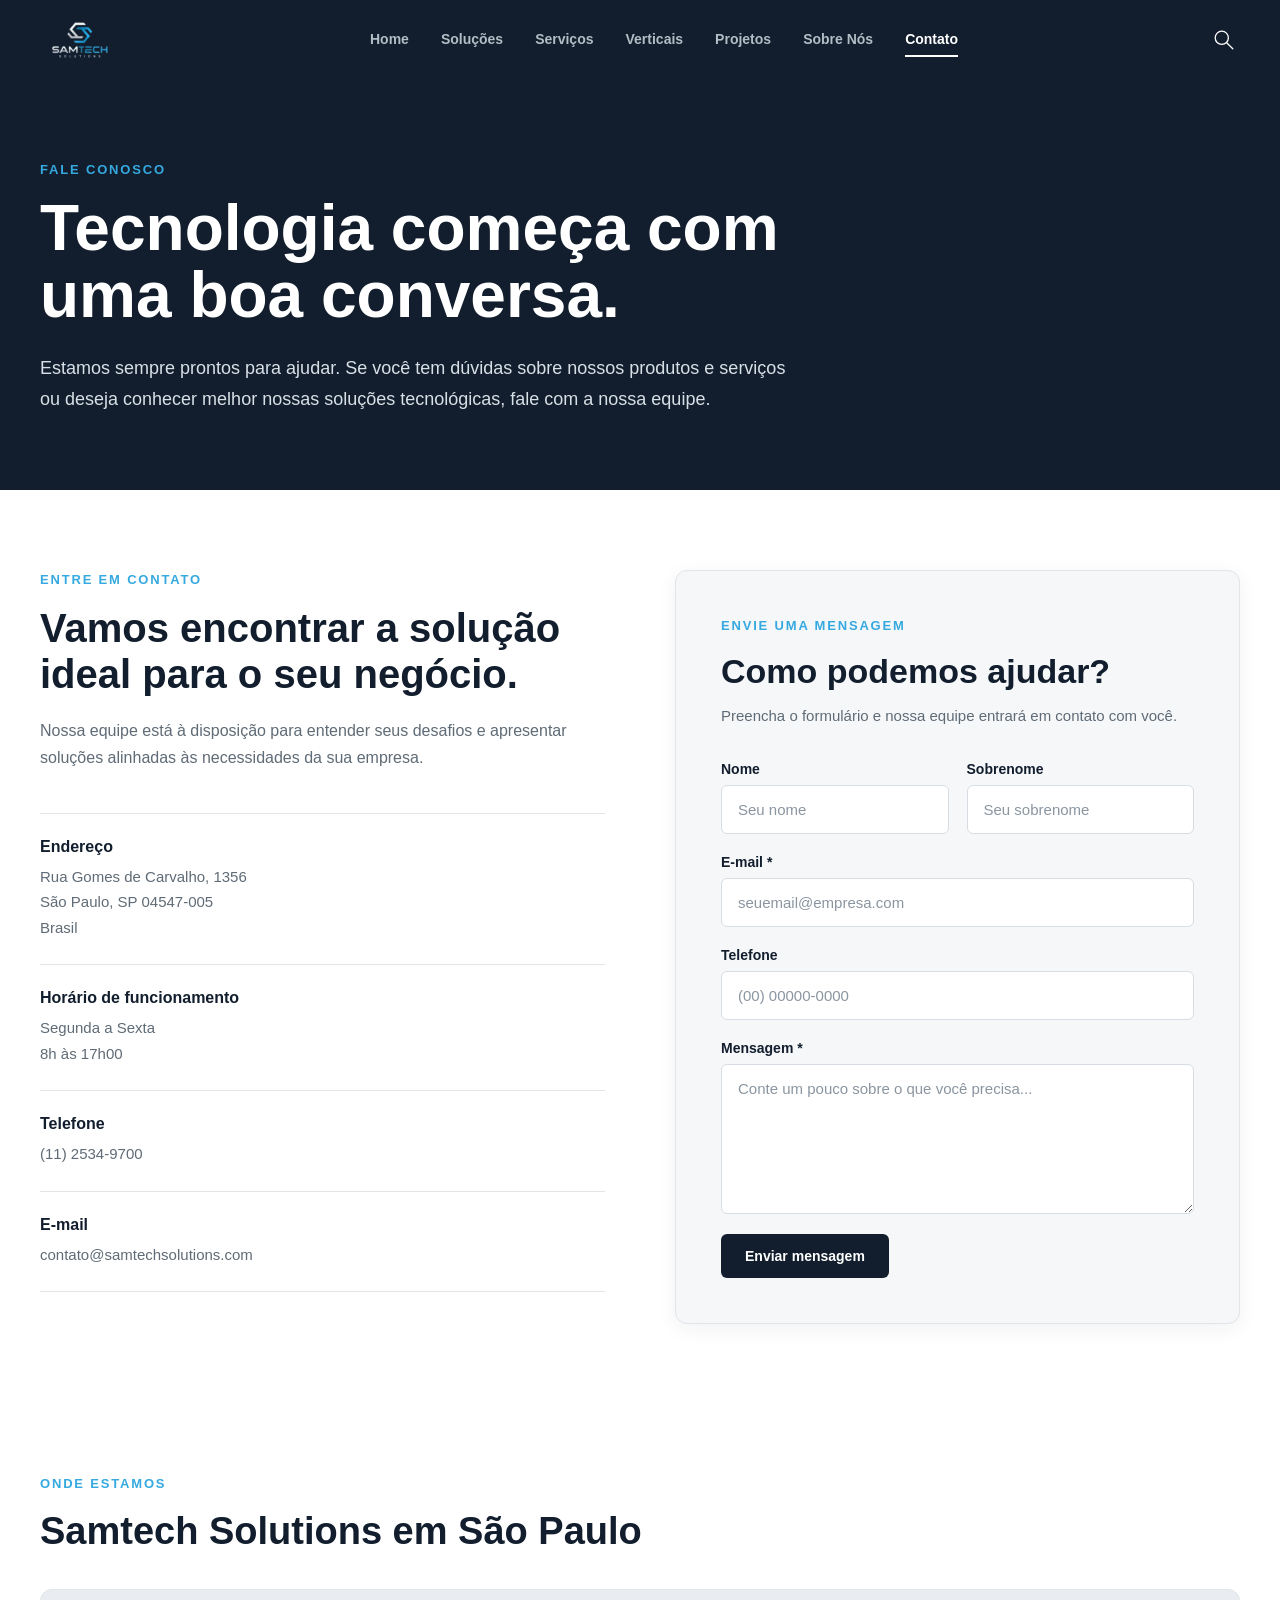
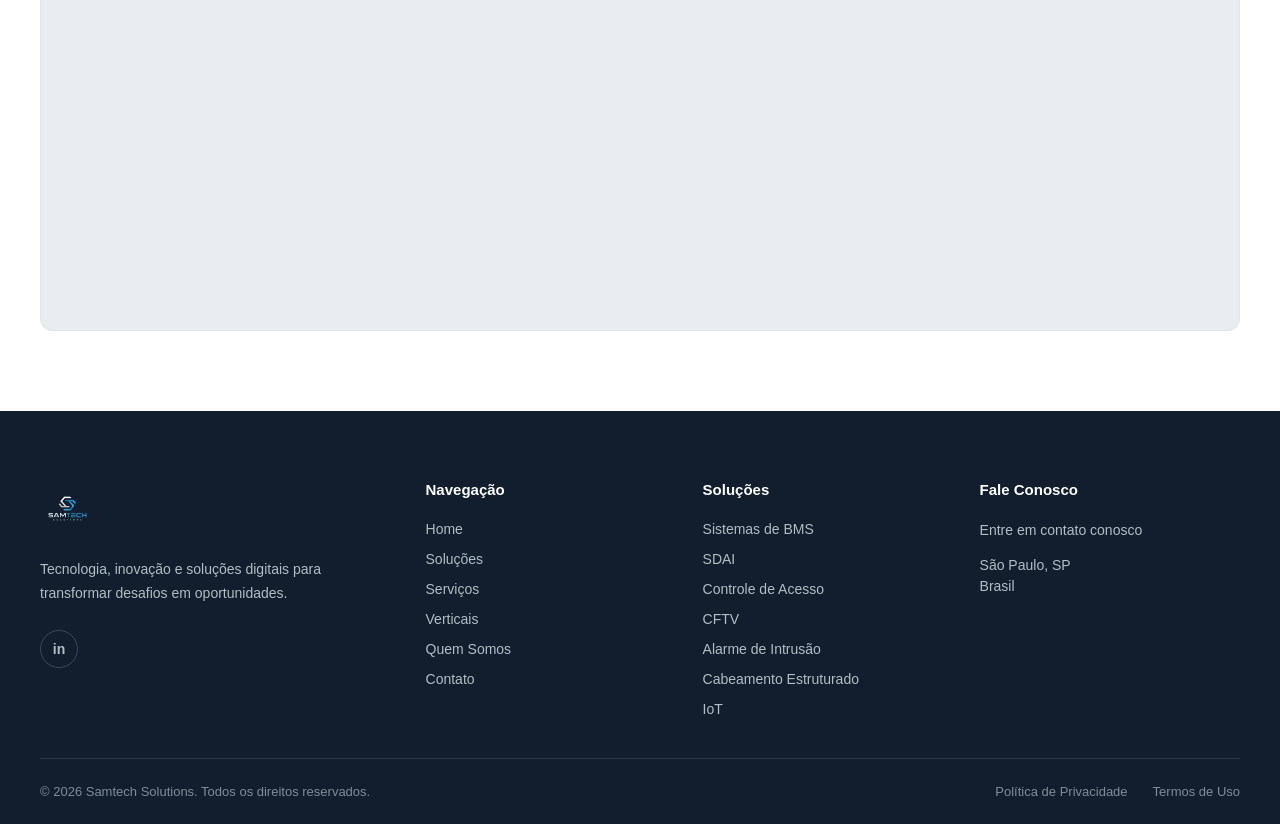
==== paginas/contato.html @ 356dd42d "Merge pull request #48 from gabrielvarela707-hub/bielzin Atualizando rodapé:" ====
<!DOCTYPE html>
<html lang="pt-BR">

<head>
    <meta charset="UTF-8">
    <meta name="viewport" content="width=device-width, initial-scale=1.0">

    <!-- CSS -->
    <link rel="stylesheet" href="../css/header.css">
    <link rel="stylesheet" href="../css/footer.css">
    <link rel="stylesheet" href="../css/style.css">
    <link rel="stylesheet" href="../css/resposive.css">

    <title>Fale Conosco | Samtech Solutions</title>
</head>

<body>

    <!-- =====================================================
         CABEÇALHO
    ====================================================== -->

    <header id="site-control">

        <div class="site-control__inner">

            <!-- LOGO -->
            <a class="logo" href="../index.html" aria-label="Samtech Solutions - Página inicial">
                <img src="../assets/samtechsolutionsbr_logotransparente.png" alt="Samtech Solutions">
            </a>


            <!-- MENU PRINCIPAL -->
            <nav class="site-control__inline-links" aria-label="Navegação principal">

                <ul class="nav-menu">

                    <li>
                        <a href="../index.html">
                            Home
                        </a>
                    </li>

                    <li>
                        <a href="../paginas/solucoes.html">
                            Soluções
                        </a>
                    </li>

                    <li>
                        <a href="../paginas/servicos.html">
                            Serviços
                        </a>
                    </li>

                    <li>
                        <a href="../paginas/verticais.html">
                            Verticais
                        </a>
                    </li>

                    <li>
                        <a href="../paginas/projetos.html">
                            Projetos
                        </a>
                    </li>

                    <li>
                        <a href="../paginas/quem_somos.html">
                            Sobre Nós
                        </a>
                    </li>

                    <li class="active">
                        <a href="../paginas/contato.html">
                            Contato
                        </a>
                    </li>

                </ul>

            </nav>


            <!-- BUSCA -->
            <div class="nav-right-side">

                <a class="nav-search" href="buscar.html" aria-label="Pesquisar">

                    <svg viewBox="0 0 30 30" xmlns="http://www.w3.org/2000/svg" aria-hidden="true">
                        <circle cx="12" cy="12" r="9"></circle>

                        <line x1="19" y1="19" x2="27" y2="27"></line>

                    </svg>

                </a>

            </div>

        </div>

    </header>



    <!-- =====================================================
         CONTEÚDO PRINCIPAL
    ====================================================== -->

    <main class="contact-page">


        <!-- HERO -->

        <section class="contact-hero">

            <div class="contact-container">

                <span class="contact-eyebrow">
                    Fale Conosco
                </span>

                <h1>
                    Tecnologia começa com uma boa conversa.
                </h1>

                <p>
                    Estamos sempre prontos para ajudar. Se você tem dúvidas
                    sobre nossos produtos e serviços ou deseja conhecer melhor
                    nossas soluções tecnológicas, fale com a nossa equipe.
                </p>

            </div>

        </section>


        <!-- =====================================================
             CONTATO + FORMULÁRIO
        ====================================================== -->

        <section class="contact-content">

            <div class="contact-container contact-grid">


                <!-- INFORMAÇÕES -->

                <div class="contact-info">

                    <span class="contact-eyebrow">
                        Entre em contato
                    </span>

                    <h2>
                        Vamos encontrar a solução ideal para o seu negócio.
                    </h2>

                    <p class="contact-intro">
                        Nossa equipe está à disposição para entender seus
                        desafios e apresentar soluções alinhadas às
                        necessidades da sua empresa.
                    </p>


                    <div class="contact-info-list">


                        <!-- ENDEREÇO -->

                        <div class="contact-info-item">
                            <div>
                                <h3>Endereço</h3>

                                <p>
                                    Rua Gomes de Carvalho, 1356<br>
                                    São Paulo, SP 04547-005<br>
                                    Brasil
                                </p>
                            </div>
                        </div>

                        <!-- HORÁRIO -->

                        <div class="contact-info-item">

                            <div>
                                <h3>Horário de funcionamento</h3>

                                <p>
                                    Segunda a Sexta<br>
                                    8h às 17h00
                                </p>
                            </div>

                        </div>


                        <!-- TELEFONE -->

                        <div class="contact-info-item">

                            <div>
                                <h3>Telefone</h3>

                                <a href="tel:+551125349700">
                                    (11) 2534-9700
                                </a>
                            </div>

                        </div>


                        <!-- E-MAIL -->

                        <div class="contact-info-item">

                            <div>
                                <h3>E-mail</h3>

                                <a href="mailto:contato@samtechsolutions.com">
                                    contato@samtechsolutions.com
                                </a>
                            </div>

                        </div>

                    </div>

                </div>


                <!-- =====================================================
                     FORMULÁRIO
                ====================================================== -->

                <div class="contact-form-card">

                    <span class="contact-eyebrow">
                        Envie uma mensagem
                    </span>

                    <h2>
                        Como podemos ajudar?
                    </h2>

                    <p>
                        Preencha o formulário e nossa equipe entrará
                        em contato com você.
                    </p>


                    <form class="contact-form">


                        <!-- NOME + SOBRENOME -->

                        <div class="form-row">

                            <div class="form-group">

                                <label for="nome">
                                    Nome
                                </label>

                                <input type="text" id="nome" name="nome" placeholder="Seu nome">

                            </div>


                            <div class="form-group">

                                <label for="sobrenome">
                                    Sobrenome
                                </label>

                                <input type="text" id="sobrenome" name="sobrenome" placeholder="Seu sobrenome">

                            </div>

                        </div>


                        <!-- EMAIL -->

                        <div class="form-group">

                            <label for="email">
                                E-mail *
                            </label>

                            <input type="email" id="email" name="email" placeholder="seuemail@empresa.com" required>

                        </div>


                        <!-- TELEFONE -->

                        <div class="form-group">

                            <label for="telefone">
                                Telefone
                            </label>

                            <input type="tel" id="telefone" name="telefone" placeholder="(00) 00000-0000">

                        </div>


                        <!-- MENSAGEM -->

                        <div class="form-group">

                            <label for="mensagem">
                                Mensagem *
                            </label>

                            <textarea id="mensagem" name="mensagem" rows="6"
                                placeholder="Conte um pouco sobre o que você precisa..." required></textarea>

                        </div>


                        <button type="submit" class="contact-submit">
                            Enviar mensagem
                        </button>

                    </form>

                </div>

            </div>

        </section>


        <!-- =====================================================
             LOCALIZAÇÃO
        ====================================================== -->

        <section class="contact-location">

            <div class="contact-container">

                <div class="contact-location-header">

                    <span class="contact-eyebrow">
                        Onde estamos
                    </span>

                    <h2>
                        Samtech Solutions em São Paulo
                    </h2>

                </div>


                <div class="contact-map">

                    <iframe title="Localização da Samtech Solutions"
                        src="https://www.google.com/maps?q=Rua%20Gomes%20de%20Carvalho%201356%20S%C3%A3o%20Paulo%20SP%2004547-005&output=embed"
                        loading="lazy" referrerpolicy="no-referrer-when-downgrade">
                    </iframe>

                </div>
            </div>

        </section>

    </main>


    <!-- =====================================================
         RODAPÉ
    ====================================================== -->

    <footer class="site-footer">

        <div class="footer-container">


            <!-- MARCA -->

            <div class="footer-brand">

                <a href="../index.html" class="footer-logo" aria-label="Samtech Solutions - Página inicial">

                    <img src="../assets/samtechsolutionsbr_logotransparente.png" alt="Samtech Solutions">

                </a>


                <p class="footer-description">
                    Tecnologia, inovação e soluções digitais para
                    transformar desafios em oportunidades.
                </p>


                <div class="footer-social">

                    <a href="#" aria-label="LinkedIn" title="LinkedIn">
                        in
                    </a>
                </div>

            </div>


            <!-- NAVEGAÇÃO -->

            <div class="footer-column">

                <h3>Navegação</h3>

                <ul class="footer-links">

                    <li>
                        <a href="../index.html">Home</a>
                    </li>

                    <li>
                        <a href="solucoes.html">Soluções</a>
                    </li>

                    <li>
                        <a href="servicos.html">Serviços</a>
                    </li>

                    <li>
                        <a href="verticais.html">Verticais</a>
                    </li>

                    <li>
                        <a href="quem_somos.html">Quem Somos</a>
                    </li>

                    <li>
                        <a href="contato.html">Contato</a>
                    </li>

                </ul>

            </div>


            <!-- SOLUÇÕES -->

            <div class="footer-column">

                <h3>Soluções</h3>

                <ul class="footer-links">

                    <li>
                    <a href="paginas/solucoes.html#card-1">
                        Sistemas de BMS
                    </a>
                </li>

                <li>
                    <a href="paginas/solucoes.html#card-2">
                        SDAI
                    </a>
                </li>

                <li>
                    <a href="paginas/solucoes.html#card-3">
                        Controle de Acesso
                    </a>
                </li>

                <li>
                    <a href="paginas/solucoes.html#card-4">
                        CFTV
                    </a>
                </li>

                <li>
                    <a href="paginas/solucoes.html#card-5">
                        Alarme de Intrusão
                    </a>
                </li>

                <li>
                    <a href="paginas/solucoes.html#card-6">
                        Cabeamento Estruturado
                    </a>
                </li>

                <li>
                    <a href="paginas/solucoes.html#card-7">
                        IoT
                    </a>
                </li>

                </ul>

            </div>


            <!-- CONTATO -->

            <div class="footer-column">

                <h3>Fale Conosco</h3>

                <div class="footer-contact">

                    <div class="footer-contact-item">
                        <span>
                            Entre em contato conosco
                        </span>
                    </div>

                    <div class="footer-contact-item">
                        <span>
                            São Paulo, SP<br>
                            Brasil
                        </span>
                    </div>

                </div>

            </div>

        </div>


        <div class="footer-divider"></div>


        <div class="footer-bottom">

            <p class="footer-copyright">
                © 2026 Samtech Solutions. Todos os direitos reservados.
            </p>


            <div class="footer-legal">

                <a href="#">
                    Política de Privacidade
                </a>

                <a href="#">
                    Termos de Uso
                </a>

            </div>

        </div>

    </footer>

</body>

</html>
---- css/header.css ----
/* =========================================================
   RESET
   ========================================================= */

* {
    margin: 0;
    padding: 0;
    box-sizing: border-box;
}

html {
    scroll-behavior: smooth;
}

body {
    font-family: Arial, Helvetica, sans-serif;
    background-color: #ffffff;
    color: #121e2d;
}


/* =========================================================
   CABEÇALHO
   ========================================================= */

#site-control {
    width: 100%;
    background-color: #121e2d;
    position: sticky;
    top: 0;
    z-index: 1000;
}


/* =========================================================
   CONTAINER PRINCIPAL
   ========================================================= */

.site-control__inner {
    width: 100%;
    max-width: 1400px;
    min-height: 80px;

    margin: 0 auto;
    padding: 0 40px;

    display: flex;
    align-items: center;
    justify-content: space-between;
    gap: 40px;
}


/* =========================================================
   LOGO
   ========================================================= */

.logo {
    display: flex;
    align-items: center;

    flex-shrink: 0;

    text-decoration: none;
}

.logo img {
    display: block;

    width: auto;
    height: 80px;

    object-fit: contain;
}


/* =========================================================
   MENU PRINCIPAL
   ========================================================= */

.site-control__inline-links {
    flex: 1;

    display: flex;
    justify-content: center;
    align-items: center;
}


.nav-menu {
    display: flex;
    align-items: center;

    list-style: none;

    gap: 32px;
}


.nav-menu li {
    position: relative;
}


/* =========================================================
   LINKS
   ========================================================= */

.nav-menu li a {
    display: inline-block;

    padding: 8px 0;

    color: #b0bec5;

    font-family: Arial, Helvetica, sans-serif;
    font-size: 14px;
    font-weight: 600;

    text-decoration: none;

    border-bottom: 2px solid transparent;

    transition:
        color 0.3s ease,
        border-color 0.3s ease;
}


/* =========================================================
   HOVER
   ========================================================= */

.nav-menu li a:hover {
    color: #ffffff;
}


/* =========================================================
   ITEM ATIVO
   ========================================================= */

.nav-menu li.active a {
    color: #ffffff;

    border-bottom-color: #ffffff;
}


/* =========================================================
   ÁREA DIREITA
   ========================================================= */

.nav-right-side {
    display: flex;
    align-items: center;

    flex-shrink: 0;
}


/* =========================================================
   BOTÃO DE BUSCA
   ========================================================= */

.nav-search {
    width: 32px;
    height: 32px;

    display: flex;
    align-items: center;
    justify-content: center;

    color: #ffffff;

    text-decoration: none;

    transition: opacity 0.3s ease;
}


.nav-search:hover {
    opacity: 0.7;
}


/* =========================================================
   ÍCONE DE LUPA
   ========================================================= */

.nav-search svg {
    width: 22px;
    height: 22px;

    fill: none;

    stroke: currentColor;
    stroke-width: 1.8;

    stroke-linecap: round;
    stroke-linejoin: round;
}


/* =========================================================
   RESPONSIVIDADE
   ========================================================= */

@media (max-width: 1000px) {

    .site-control__inner {
        padding: 0 25px;
        gap: 25px;
    }

    .nav-menu {
        gap: 20px;
    }

    .nav-menu li a {
        font-size: 13px;
    }

    .logo img {
        height: 46px;
    }

}


/* =========================================================
   TABLETS / MOBILE
   ========================================================= */

@media (max-width: 768px) {

    .site-control__inner {
        min-height: 70px;

        padding: 0 20px;

        gap: 20px;
    }

    .logo img {
        height: 42px;
    }

    .site-control__inline-links {
        display: none;
    }

    .nav-right-side {
        margin-left: auto;
    }

}


/* =========================================================
   MOBILE PEQUENO
   ========================================================= */

@media (max-width: 480px) {

    .site-control__inner {
        padding: 0 15px;
    }

    .logo img {
        height: 38px;
    }

    .nav-search svg {
        width: 20px;
        height: 20px;
    }

}
---- css/footer.css ----
/* =========================================================
   RODAPÉ - SAMTECH SOLUTIONS
   ========================================================= */

.site-footer {
    width: 100%;
    background-color: #121e2d;
    color: #ffffff;
}


/* =========================================================
   CONTAINER PRINCIPAL
   ========================================================= */

.footer-container {
    width: 100%;
    max-width: 1400px;

    margin: 0 auto;
    padding: 70px 40px 40px;

    display: grid;
    grid-template-columns: 1.5fr 1fr 1fr 1.2fr;

    gap: 60px;
}


/* =========================================================
   COLUNA DA MARCA
   ========================================================= */

.footer-brand {
    display: flex;
    flex-direction: column;

    align-items: flex-start;
}


.footer-logo {
    display: inline-block;

    margin-bottom: 22px;
}


.footer-logo img {
    display: block;

    width: auto;
    height: 55px;

    object-fit: contain;
}


.footer-description {
    max-width: 360px;

    color: #b0bec5;

    font-size: 14px;
    line-height: 1.7;
}


/* =========================================================
   TÍTULOS DAS COLUNAS
   ========================================================= */

.footer-column h3 {
    margin-bottom: 22px;

    color: #ffffff;

    font-size: 15px;
    font-weight: 600;
}


/* =========================================================
   LINKS
   ========================================================= */

.footer-links {
    display: flex;
    flex-direction: column;

    gap: 12px;

    list-style: none;
}


.footer-links li a {
    color: #b0bec5;

    font-size: 14px;

    text-decoration: none;

    transition:
        color 0.3s ease,
        padding-left 0.3s ease;
}


.footer-links li a:hover {
    color: #ffffff;
    padding-left: 5px;
}


/* =========================================================
   CONTATO
   ========================================================= */

.footer-contact {
    display: flex;
    flex-direction: column;

    gap: 14px;
}


.footer-contact-item {
    display: flex;
    align-items: flex-start;

    gap: 10px;

    color: #b0bec5;

    font-size: 14px;
    line-height: 1.5;
}


.footer-contact-item strong {
    color: #ffffff;
}


/* =========================================================
   REDES SOCIAIS
   ========================================================= */

.footer-social {
    display: flex;
    align-items: center;

    gap: 12px;

    margin-top: 24px;
}


.footer-social a {
    width: 38px;
    height: 38px;

    display: flex;
    align-items: center;
    justify-content: center;

    border: 1px solid #3a4858;
    border-radius: 50%;

    color: #b0bec5;

    text-decoration: none;

    font-size: 14px;
    font-weight: 600;

    transition:
        color 0.3s ease,
        background-color 0.3s ease,
        border-color 0.3s ease,
        transform 0.3s ease;
}


.footer-social a:hover {
    color: #ffffff;

    background-color: #1e2d40;

    border-color: #ffffff;

    transform: translateY(-2px);
}


/* =========================================================
   LINHA DIVISÓRIA
   ========================================================= */

.footer-divider {
    width: calc(100% - 80px);
    max-width: 1320px;

    height: 1px;

    margin: 0 auto;

    background-color: #2d3a49;
}


/* =========================================================
   PARTE INFERIOR
   ========================================================= */

.footer-bottom {
    width: 100%;
    max-width: 1400px;

    margin: 0 auto;

    padding: 25px 40px;

    display: flex;
    align-items: center;
    justify-content: space-between;

    gap: 20px;
}


.footer-copyright {
    color: #7f8c98;

    font-size: 13px;
}


.footer-legal {
    display: flex;
    align-items: center;

    gap: 25px;
}


.footer-legal a {
    color: #7f8c98;

    font-size: 13px;

    text-decoration: none;

    transition: color 0.3s ease;
}


.footer-legal a:hover {
    color: #ffffff;
}


/* =========================================================
   TABLET
   ========================================================= */

@media (max-width: 1000px) {

    .footer-container {
        grid-template-columns: 1fr 1fr;

        gap: 45px;

        padding: 60px 25px 35px;
    }

    .footer-bottom {
        padding: 25px;
    }

    .footer-divider {
        width: calc(100% - 50px);
    }
}


/* =========================================================
   MOBILE
   ========================================================= */

@media (max-width: 650px) {

    .footer-container {
        grid-template-columns: 1fr;

        gap: 40px;

        padding: 50px 20px 35px;
    }


    .footer-brand {
        align-items: flex-start;
    }


    .footer-logo img {
        height: 48px;
    }


    .footer-description {
        max-width: 100%;
    }


    .footer-bottom {
        padding: 25px 20px;

        flex-direction: column;

        align-items: flex-start;
    }


    .footer-legal {
        flex-wrap: wrap;

        gap: 15px 20px;
    }


    .footer-divider {
        width: calc(100% - 40px);
    }
}
---- css/style.css ----
/* =========================================
   CONFIGURAÇÕES GERAIS
   ========================================= */

* {
    margin: 0;
    padding: 0;
    box-sizing: border-box;
}

body {
    font-family: Arial, sans-serif;
}


/* =========================================
   PROJETOS
   ========================================= */

.projetos {
    width: 100%;
    max-width: 1400px;

    margin: 0 auto;
    padding: 80px 40px;
}


/* =========================================
   TÍTULO DA PÁGINA
   ========================================= */

.projetos-header {
    margin-bottom: 50px;
}

.projetos-header h1 {
    margin-bottom: 15px;

    color: #121e2d;

    font-size: 42px;
}

.projetos-header p {
    max-width: 650px;

    color: #5f6b76;

    font-size: 16px;
    line-height: 1.7;
}


/* =========================================
   LISTA DE PROJETOS
   ========================================= */

.projetos-lista {
    width: 100%;
}


/* =========================================
   CARD DO PROJETO
   ========================================= */

.projeto {
    display: grid;

    grid-template-columns: 1fr 1fr;

    width: 100%;

    overflow: hidden;

    background-color: #ffffff;

    border: 1px solid #e1e5e8;
    border-radius: 12px;

    box-shadow: 0 5px 20px rgba(18, 30, 45, 0.08);
}


/* =========================================
   IMAGEM DO PROJETO
   ========================================= */

.projeto>img {
    width: 100%;
    height: 100%;
    min-height: 350px;

    object-fit: cover;
}


/* =========================================
   CONTEÚDO DO CARD
   ========================================= */

.projeto-conteudo {
    padding: 45px;

    display: flex;
    flex-direction: column;
    justify-content: center;
    align-items: flex-start;
}


/* =========================================
   DATA
   ========================================= */

.projeto-data {
    margin-bottom: 15px;

    color: #7f8c98;

    font-size: 13px;
    font-weight: 600;
}


/* =========================================
   TÍTULO DO PROJETO
   ========================================= */

.projeto-conteudo h2 {
    margin-bottom: 18px;

    color: #121e2d;

    font-size: 28px;
}


/* =========================================
   DESCRIÇÃO
   ========================================= */

.projeto-conteudo p {
    margin-bottom: 25px;

    color: #5f6b76;

    font-size: 15px;
    line-height: 1.7;
}


/* =========================================
   BOTÃO LINKEDIN
   ========================================= */

.projeto-conteudo a {
    padding: 12px 20px;

    background-color: #121e2d;

    border-radius: 6px;

    color: #ffffff;

    font-size: 14px;
    font-weight: 600;

    text-decoration: none;

    transition: 0.3s;
}

.projeto-conteudo a:hover {
    background-color: #1e2d40;

    transform: translateY(-2px);
}
/* =========================================
   FIM PROJETOS
   ========================================= */



/* =========================================================
   PÁGINA - CONTATO
   =========================================================

/* =========================================================
   CONTAINER GERAL
   ========================================================= */

.contact-page {
    width: 100%;
    background-color: #ffffff;
    color: #121e2d;
}

.contact-container {
    width: 100%;
    max-width: 1400px;

    margin: 0 auto;
    padding-left: 40px;
    padding-right: 40px;
}


/* =========================================================
   HERO DA PÁGINA
   ========================================================= */

.contact-hero {
    width: 100%;

    padding: 80px 0 75px;

    background-color: #121e2d;
    color: #ffffff;
}

.contact-hero .contact-container {
    max-width: 1400px;
}

.contact-eyebrow {
    display: inline-block;

    margin-bottom: 18px;

    color: #35a9e0;

    font-size: 13px;
    font-weight: 600;

    letter-spacing: 0.14em;
    text-transform: uppercase;
}

.contact-hero h1 {
    max-width: 760px;

    margin-bottom: 24px;

    color: #ffffff;

    font-size: clamp(42px, 5vw, 68px);
    font-weight: 600;

    line-height: 1.05;
}

.contact-hero p {
    max-width: 760px;

    color: #d8e0e7;

    font-size: 18px;
    line-height: 1.7;
}


/* =========================================================
   ÁREA PRINCIPAL
   INFORMAÇÕES + FORMULÁRIO
   ========================================================= */

.contact-content {
    width: 100%;

    padding: 80px 0;

    background-color: #ffffff;
}

.contact-grid {
    display: grid;

    grid-template-columns: minmax(0, 1fr) minmax(0, 1fr);

    gap: 70px;

    align-items: start;
}


/* =========================================================
   COLUNA DE INFORMAÇÕES
   ========================================================= */

.contact-info {
    min-width: 0;
}

.contact-info h2 {
    max-width: 560px;

    margin-bottom: 20px;

    color: #121e2d;

    font-size: 40px;
    font-weight: 600;

    line-height: 1.15;
}

.contact-intro {
    max-width: 540px;

    margin-bottom: 42px;

    color: #5f6b76;

    font-size: 16px;
    line-height: 1.7;
}


/* =========================================================
   LISTA DE CONTATO
   ========================================================= */

.contact-info-list {
    width: 100%;
}

.contact-info-item {
    padding: 24px 0;

    border-top: 1px solid #e1e5e8;
}

.contact-info-item:last-child {
    border-bottom: 1px solid #e1e5e8;
}

.contact-info-item h3 {
    margin-bottom: 8px;

    color: #121e2d;

    font-size: 16px;
    font-weight: 600;
}

.contact-info-item p,
.contact-info-item a {
    color: #5f6b76;

    font-size: 15px;
    line-height: 1.7;
}

.contact-info-item a {
    text-decoration: none;

    transition: color 0.2s ease;
}

.contact-info-item a:hover {
    color: #35a9e0;
}


/* =========================================================
   CARD DO FORMULÁRIO
   ========================================================= */

.contact-form-card {
    min-width: 0;

    padding: 45px;

    background-color: #f5f7f9;

    border: 1px solid #e1e5e8;
    border-radius: 12px;

    box-shadow: 0 5px 20px rgba(18, 30, 45, 0.06);
}

.contact-form-card h2 {
    margin-bottom: 12px;

    color: #121e2d;

    font-size: 34px;
    font-weight: 600;

    line-height: 1.2;
}

.contact-form-card>p {
    margin-bottom: 32px;

    color: #5f6b76;

    font-size: 15px;
    line-height: 1.7;
}


/* =========================================================
   FORMULÁRIO
   ========================================================= */

.contact-form {
    display: flex;
    flex-direction: column;

    gap: 20px;
}

.form-row {
    display: grid;

    grid-template-columns: minmax(0, 1fr) minmax(0, 1fr);

    gap: 18px;
}

.form-group {
    display: flex;
    flex-direction: column;

    min-width: 0;

    gap: 8px;
}

.form-group label {
    color: #121e2d;

    font-size: 14px;
    font-weight: 600;
}


/* =========================================================
   CAMPOS DO FORMULÁRIO
   ========================================================= */

.form-group input,
.form-group textarea {
    width: 100%;

    padding: 15px 16px;

    background-color: #ffffff;

    border: 1px solid #d7dde3;
    border-radius: 6px;

    color: #121e2d;

    font-family: inherit;
    font-size: 15px;

    outline: none;

    transition:
        border-color 0.2s ease,
        box-shadow 0.2s ease,
        background-color 0.2s ease;
}

.form-group input::placeholder,
.form-group textarea::placeholder {
    color: #8a95a0;
}

.form-group input:focus,
.form-group textarea:focus {
    border-color: #35a9e0;

    box-shadow: 0 0 0 3px rgba(53, 169, 224, 0.12);
}

.form-group textarea {
    min-height: 150px;

    resize: vertical;
}


/* =========================================================
   BOTÃO DO FORMULÁRIO
   ========================================================= */

.contact-submit {
    align-self: flex-start;

    padding: 14px 24px;

    background-color: #121e2d;

    border: none;
    border-radius: 6px;

    color: #ffffff;

    font-family: inherit;
    font-size: 14px;
    font-weight: 600;

    cursor: pointer;

    transition:
        background-color 0.2s ease,
        transform 0.2s ease;
}

.contact-submit:hover {
    background-color: #1e2d40;

    transform: translateY(-2px);
}

.contact-submit:focus-visible {
    outline: 3px solid rgba(53, 169, 224, 0.35);
    outline-offset: 3px;
}


/* =========================================================
   LOCALIZAÇÃO
   ========================================================= */

.contact-location {
    padding: 70px 0 80px;
}

.contact-location-header {
    margin-bottom: 35px;
}

.contact-location-header h2 {
    max-width: 700px;

    color: #121e2d;

    font-size: 38px;
    font-weight: 600;

    line-height: 1.2;
}


/* =========================================================
   MAPA
   ========================================================= */

.contact-map {
    width: 100%;

    overflow: hidden;

    background-color: #e9edf1;

    border: 1px solid #e1e5e8;
    border-radius: 12px;
}

.contact-map iframe {
    display: block;
    width: 100%;
    height: 340px;
    border: 0;
}

/* =========================================================
   ESTRUTURA QUEM SOMOS
   ========================================================= */

.quem-somos {
    width: 100%;
    max-width: 1400px;
    margin: 0 auto;
    padding: 80px 40px 40px 40px;
    display: grid;
    grid-template-columns: 1fr 1fr;
    gap: 30px;
}

.sobre, 
.missao-valores {
    padding: 45px;
    background-color: #ffffff;
    border: 1px solid #e1e5e8;
    border-radius: 12px;
    box-shadow: 0 5px 20px rgba(18, 30, 45, 0.08);
}

.sobre {
    background-color: #f5f7f9;
}

.sobre h1,
.missao-valores h2 {
    font-size: 34px;
    font-weight: 600;
    color: #121e2d;
    margin-top: 0;
    margin-bottom: 18px;
    line-height: 1.2;
}

.sobre h2 {
    font-size: 22px;
    font-weight: 600;
    margin-top: 32px;
    margin-bottom: 12px;
    color: #121e2d;
}

.missao-valores h2:nth-of-type(2) {
    margin-top: 32px;
}

.sobre p, 
.missao-valores p {
    font-size: 15px;
    line-height: 1.7;
    color: #5f6b76;
    margin-bottom: 16px;
}

.sobre p:last-child,
.missao-valores p:last-child {
    margin-bottom: 0;
}

/* IMAGENS DA SEÇÃO COM HOVER */
.quem-somos > img {
    width: 100%;
    max-width: 100%;
    height: 100%;
    min-height: 350px;
    object-fit: cover;
    display: block;
    border: 1px solid #e1e5e8;
    border-radius: 12px;
    box-shadow: 0 5px 20px rgba(18, 30, 45, 0.08);
    transition: transform 0.3s ease, box-shadow 0.3s ease;
}

.quem-somos > img:hover {
    transform: translateY(-5px) scale(1.01);
    box-shadow: 0 12px 30px rgba(18, 30, 45, 0.15);
}


/* =========================================================
   SEÇÃO CONHEÇA O TIME
   ========================================================= */

.nosso-time {
    width: 100%;
    max-width: 1400px;
    margin: 40px auto 80px auto;
    padding: 0 40px;
}

.nosso-time > h2 {
    text-align: center;
    font-size: 38px;
    font-weight: 600;
    color: #121e2d;
    margin-bottom: 50px;
}

.membro-card {
    display: flex;
    align-items: flex-start;
    gap: 45px;
    padding: 45px;
    margin-bottom: 30px;
    background-color: #ffffff;
    border: 1px solid #e1e5e8;
    border-radius: 12px;
    box-shadow: 0 5px 20px rgba(18, 30, 45, 0.08);
    transition: border-color 0.3s ease, box-shadow 0.3s ease;
}

.membro-card:hover {
    border-color: #35a9e0;
    box-shadow: 0 10px 30px rgba(18, 30, 45, 0.12);
}

.membro-card:last-child {
    margin-bottom: 0;
}

.membro-foto {
    flex-shrink: 0;
    width: 260px;
    height: 320px;
    border-radius: 8px;
    overflow: hidden;
}

.membro-foto img {
    width: 100%;
    height: 100%;
    object-fit: cover;
    transition: transform 0.4s ease;
}

/* Efeito zoom suave na foto do membro */
.membro-card:hover .membro-foto img {
    transform: scale(1.05);
}

.membro-info {
    flex: 1;
}

.membro-info h3 {
    font-size: 28px;
    font-weight: 600;
    color: #121e2d;
    margin: 0 0 6px 0;
}

.membro-info .cargo {
    display: inline-block;
    font-size: 14px;
    font-weight: 600;
    color: #35a9e0;
    margin-bottom: 20px;
    text-transform: uppercase;
    letter-spacing: 0.05em;
}

.membro-info p {
    font-size: 15px;
    line-height: 1.7;
    color: #5f6b76;
    margin-bottom: 16px;
}

.membro-info p:last-child {
    margin-bottom: 0;
}








/* =========================================================
   PÁGINA — SOLUÇÕES
   ========================================================= */


/* =========================================================
   BANNER
   ========================================================= */

.solucoes-banner {
    width: 100%;
    min-height: 420px;

    display: flex;
    align-items: center;

    padding: 80px 40px;

    background-image:
        linear-gradient(
            rgba(18, 30, 45, 0.72),
            rgba(18, 30, 45, 0.72)
        ),
        url("../assets/solucoes/banner-cidade.jpg");

    background-size: cover;
    background-position: center;
}

.solucoes-banner-conteudo {
    width: 100%;
    max-width: 1400px;

    margin: 0 auto;
}

.solucoes-banner-conteudo span {
    display: block;

    margin-bottom: 15px;

    color: #b0bec5;

    font-size: 14px;
    font-weight: 600;
    letter-spacing: 2px;
}

.solucoes-banner-conteudo h1 {
    max-width: 750px;

    margin-bottom: 20px;

    color: #ffffff;

    font-size: 52px;
    line-height: 1.15;
}

.solucoes-banner-conteudo p {
    max-width: 650px;

    color: #ffffff;

    font-size: 18px;
    line-height: 1.7;
}


/* =========================================================
   CONTEÚDO DA PÁGINA
   ========================================================= */

.solucoes {
    width: 100%;
    max-width: 1400px;

    margin: 0 auto;

    padding: 90px 40px;
}


/* =========================================================
   CABEÇALHO DA SEÇÃO
   ========================================================= */

.solucoes-header {
    max-width: 750px;

    margin-bottom: 55px;
}

.solucoes-subtitulo {
    display: block;

    margin-bottom: 12px;

    color: #35a9e0;

    font-size: 14px;
    font-weight: 700;
    letter-spacing: 2px;
}

.solucoes-header h1 {
    margin-bottom: 20px;

    color: #121e2d;

    font-size: 40px;
    line-height: 1.2;
}

.solucoes-header p {
    color: #5f6b76;

    font-size: 17px;
    line-height: 1.7;
}


/* =========================================================
   GRID DE SOLUÇÕES
   ========================================================= */

.solucoes-lista {
    display: grid;

    grid-template-columns: repeat(3, 1fr);

    gap: 25px;
}


/* =========================================================
   CARD
   ========================================================= */

.solucao {
    position: relative;

    min-height: 500px;

    overflow: hidden;

    border-radius: 12px;

    background-color: #ffffff;

    box-shadow: 0 5px 20px rgba(18, 30, 45, 0.08);

    transition:
        transform 0.3s ease,
        box-shadow 0.3s ease;
}


/* Efeito ao passar o mouse */

.solucao:hover {
    transform: scale(1.03);

    box-shadow: 0 12px 30px rgba(18, 30, 45, 0.15);
}


/* =========================================================
   PARTE VISÍVEL DO CARD
   ========================================================= */

.solucao-card {
    width: 100%;
    height: 100%;

    display: flex;
    flex-direction: column;
}


/* =========================================================
   IMAGEM
   ========================================================= */

.solucao-card img {
    width: 100%;
    height: 230px;

    display: block;

    object-fit: cover;
}

.solucao.ativo .solucao-card {
    width: 50%;
    height: 100%;
}


/* =========================================================
   RESUMO
   ========================================================= */

.solucao-resumo {
    flex: 1;

    display: flex;
    flex-direction: column;
    align-items: flex-start;

    padding: 30px;
}


/* =========================================================
   NÚMERO
   ========================================================= */

.solucao-numero {
    display: block;

    margin-bottom: 12px;

    color: #35a9e0;

    font-size: 13px;
    font-weight: 700;
    letter-spacing: 1px;
}


/* =========================================================
   TÍTULO DO CARD
   ========================================================= */

.solucao-resumo h2 {
    margin-bottom: 15px;

    color: #121e2d;

    font-size: 24px;
    line-height: 1.3;
}


/* =========================================================
   DESCRIÇÃO RESUMIDA
   ========================================================= */

.solucao-resumo p {
    margin-bottom: 25px;

    color: #5f6b76;

    font-size: 15px;
    line-height: 1.6;
}


/* =========================================================
   BOTÃO SAIBA MAIS
   ========================================================= */

.solucao-botao {
    margin-top: auto;

    padding: 11px 18px;

    border: 0;
    border-radius: 5px;

    background-color: #121e2d;

    color: #ffffff;

    font-size: 14px;
    font-weight: 600;

    cursor: pointer;

    transition:
        background-color 0.3s ease,
        transform 0.3s ease;
}

.solucao-botao:hover {
    background-color: #35a9e0;
    transform: translateX(4px);
}


/* =========================================================
   ÁREA DE DETALHES
   ========================================================= */

/*
   Inicialmente os detalhes ficam escondidos.
   O JavaScript poderá adicionar a classe
   .ativo ao .solucao para mostrar essa área.
*/

.solucao-detalhes {
    position: absolute;

    top: 0;
    right: 0;

    width: 0;
    height: 100%;

    overflow: hidden;

    box-sizing: border-box;

    padding: 40px 0;

    background-color: #ffffff;

    opacity: 0;

    transform: translateX(100%);

    transition:
        width 0.5s cubic-bezier(0.4, 0, 0.2, 1),
        padding 0.5s cubic-bezier(0.4, 0, 0.2, 1),
        opacity 0.4s ease,
        transform 0.5s cubic-bezier(0.4, 0, 0.2, 1);
}


/* Conteúdo começa escondido */

.solucao-detalhes h2,
.solucao-detalhes p,
.solucao-detalhes ul,
.solucao-detalhes .solucao-numero {
    opacity: 0;

    transform: translateX(20px);

    transition:
        opacity 0.3s ease,
        transform 0.4s ease;
}


/* Conteúdo aparece quando o card abre */

.solucao.ativo .solucao-detalhes h2,
.solucao.ativo .solucao-detalhes p,
.solucao.ativo .solucao-detalhes ul,
.solucao.ativo .solucao-detalhes .solucao-numero {
    opacity: 1;

    transform: translateX(0);

    transition-delay: 0.25s;
}


/* =========================================================
   CARD ABERTO
   ========================================================= */

.solucao.ativo {
    grid-column: span 2;

    z-index: 2;

    animation: entradaCard 0.45s ease;
}

@keyframes entradaCard {
    from {
        opacity: 0.7;
        transform: translateY(-10px);
    }

    to {
        opacity: 1;
        transform: translateY(0);
    }
}

.solucao.ativo .solucao-detalhes {
    width: 50%;

    padding: 40px;

    opacity: 1;

    transform: translateX(0);
}

.solucao:hover {
    transform: scale(1.03);

    box-shadow: 0 12px 30px rgba(18, 30, 45, 0.15);
}

.solucao.ativo:hover {
    transform: none;
}


/* =========================================================
   BOTÃO FECHAR
   ========================================================= */

.solucao-fechar {
    position: absolute;

    top: 20px;
    right: 20px;

    width: 35px;
    height: 35px;

    border: none;
    border-radius: 50%;

    background-color: #121e2d;

    color: #ffffff;

    font-size: 22px;
    line-height: 1;

    cursor: pointer;

    transition:
        background-color 0.3s ease,
        transform 0.3s ease;
}

.solucao-fechar:hover {
    background-color: #35a9e0;

    transform: rotate(90deg);
}


/* =========================================================
   CONTEÚDO DOS DETALHES
   ========================================================= */

.solucao-detalhes h2 {
    max-width: 400px;

    margin-bottom: 20px;

    color: #121e2d;

    font-size: 28px;
    line-height: 1.3;
}

.solucao-detalhes p {
    margin-bottom: 25px;

    color: #5f6b76;

    font-size: 15px;
    line-height: 1.7;
}

.solucao-detalhes ul {
    padding-left: 20px;

    color: #5f6b76;
}

.solucao-detalhes li {
    margin-bottom: 10px;

    font-size: 15px;
}
.solucao {
    scroll-margin-top: 110px;
}
.solucao:target {
    outline: 2px solid rgba(255, 255, 255, 0.5);

    outline-offset: -2px;
}
/* =========================================================
   FIM DA PÁGINA — SOLUÇÕES
   ========================================================= */

/* =========================================================
   INÍCO - PÁGINA SERVIÇOS
========================================================= */

/* =========================================================
   BANNER / HERO - SERVIÇOS
========================================================= */

.services-page {
    background: #f6f8fa;
    padding: 0 0 100px;
}

.services-hero {
    width: 100%;
    min-height: 440px;

    background:
        linear-gradient(
            90deg,
            rgba(5, 20, 36, 0.92) 0%,
            rgba(5, 20, 36, 0.68) 45%,
            rgba(5, 20, 36, 0.12) 100%
        ),
        url("../assets/servicos/banner-servicos.png");

    background-size: cover;
    background-position: center;
    background-repeat: no-repeat;

    display: flex;
    align-items: center;
}

.services-hero-content {
    width: 100%;
    max-width: 1240px;
    margin: 0 auto;
    padding: 0 6%;
}

.services-hero h1 {
    margin: 0;
    max-width: 650px;

    color: #ffffff;
    font-size: clamp(42px, 5vw, 68px);
    line-height: 1.05;
    font-weight: 700;
}

.services-hero-text {
    margin: 22px 0 0;
    max-width: 560px;
    color: #ffffff;
    font-size: 20px;
    line-height: 1.5;
    font-weight: 400;
}


/* ÁREA PRINCIPAL */

.services-container {
    width: 100%;
    max-width: 1240px;
    margin: 0 auto;
    padding: 70px 6% 0;
    box-sizing: border-box;
}

/* TÍTULO */
.services-heading {
    text-align: center;
    margin-bottom: 55px;
}

.services-heading span {
    display: block;
    color: #13aee4;
    font-size: 12px;
    font-weight: 700;
    letter-spacing: 3px;
    text-transform: uppercase;
    margin-bottom: 14px;
}

.services-heading h1 {
    margin: 0;
    color: #102033;
    font-size: clamp(38px, 5vw, 58px);
    line-height: 1.08;
    font-weight: 700;
}

/* =========================================================
   CARD DOS SERVIÇOS
========================================================= */

.services-box {
    background: #ffffff;
    border-radius: 20px;
    overflow: hidden;
    box-shadow: 0 18px 55px rgba(16, 32, 51, 0.09);
}

/* ABAS */
.services-tabs {
    display: grid;
    grid-template-columns: repeat(6, 1fr);
    border-bottom: 1px solid #e5e9ed;
    background: #ffffff;
}

.service-tab {
    position: relative;
    min-height: 82px;
    padding: 18px 12px;
    border: 0;
    background: transparent;
    color: #65717e;
    font-family: inherit;
    font-size: 13px;
    line-height: 1.4;
    font-weight: 600;
    text-align: center;
    cursor: pointer;
    transition: color 0.25s ease, background 0.25s ease;
}

.service-tab:not(:last-child) {
    border-right: 1px solid #edf0f2;
}

.service-tab:hover {
    color: #102033;
    background: #f8fafb;
}

.service-tab.active {
    color: #102033;
}

.service-tab.active::after {
    content: "";
    position: absolute;
    left: 18%;
    right: 18%;
    bottom: -1px;
    height: 3px;
    background: #13aee4;
    border-radius: 3px 3px 0 0;
}

/* =========================================================
   CONTEÚDO DE CADA SERVIÇO
========================================================= */

.service-panel {
    display: grid;
    grid-template-columns: minmax(0, 1fr) minmax(0, 1fr);
    min-height: 600px;
}

.service-panel[hidden] {
    display: none;
}

/* IMAGEM */
.service-image {
    position: relative;
    min-height: 600px;
    overflow: hidden;
    background: #e8edf1;
}

.service-image img {
    width: 100%;
    height: 100%;
    display: block;
    object-fit: cover;
}

/* TEXTO */
.service-content {
    padding: 55px 55px 60px;
    display: flex;
    flex-direction: column;
    justify-content: center;
}

.service-number {
    display: block;
    color: #13aee4;
    font-size: 13px;
    font-weight: 700;
    letter-spacing: 3px;
    margin-bottom: 13px;
}

.service-content h2 {
    margin: 0 0 22px;
    color: #102033;
    font-size: clamp(28px, 3vw, 39px);
    line-height: 1.15;
    font-weight: 700;
}

.service-content > p {
    margin: 0 0 22px;
    color: #5f6b76;
    font-size: 15px;
    line-height: 1.75;
}

/* ITENS COM CHECK */
.service-detail {
    position: relative;
    padding-left: 29px;
    margin-top: 13px;
}

.service-detail::before {
    content: "✓";
    position: absolute;
    top: 1px;
    left: 0;
    color: #13aee4;
    font-size: 17px;
    font-weight: 800;
}

.service-detail p {
    margin: 0;
    color: #5f6b76;
    font-size: 14px;
    line-height: 1.65;
}

.service-detail strong {
    color: #102033;
    font-weight: 700;
}

/* =========================================================
   SEGMENTOS ATENDIDOS - PÁGINA SERVIÇOS
========================================================= */

.segments {
  width: 100%;
  padding: 90px 0 100px;
  background-color: #ffffff;
}

.segments-container {
  width: 100%;
  max-width: 1400px;
  margin: 0 auto;
  padding: 0 40px;
  box-sizing: border-box;
}

.segments-title {
  margin: 0 0 50px;
  text-align: center;
  color: #121e2d;
  font-family: Arial, Helvetica, sans-serif;
  font-size: 36px;
  font-weight: 600;
  line-height: 1.2;
}

.segments .verticals-grid {
  width: 100%;
  display: grid;
  grid-template-columns: repeat(7, minmax(0, 1fr));
  gap: 16px;
  align-items: start;
}

.segments .vertical-card {
  display: flex;
  flex-direction: column;
  min-width: 0;
  min-height: 0 !important;
  height: fit-content !important;
  align-self: start;
  overflow: hidden;
  background-color: #ffffff;
  border: 1px solid #e3e7eb;
  border-radius: 3px;
  text-decoration: none;
  transition:
    transform 0.3s ease,
    box-shadow 0.3s ease,
    border-color 0.3s ease;
}

.segments .vertical-card:hover {
  transform: translateY(-6px);
  border-color: #cbd3da;
  box-shadow: 0 12px 30px rgba(18, 30, 45, 0.12);
}

.segments .vertical-image {
  position: relative;
  width: 100%;
  aspect-ratio: 1 / 1;
  overflow: hidden;
  background-color: #e9edf1;
}

.segments .vertical-image img {
  width: 100%;
  height: 100%;
  display: block;
  object-fit: cover;
  transition: transform 0.5s ease;
}

.segments .vertical-card:hover .vertical-image img {
  transform: scale(1.06);
}

.segments .vertical-image::after {
  content: "";
  position: absolute;
  inset: 0;
  background: linear-gradient(
    to bottom,
    rgba(18, 30, 45, 0) 50%,
    rgba(18, 30, 45, 0.25) 100%
  );
  pointer-events: none;
}

.segments .vertical-content {
  width: 100%;
  box-sizing: border-box;
  min-height: 90px !important;
  height: auto !important;
  padding: 14px;
  display: block;
  flex: 0 0 auto;
}

.segments .vertical-content h3 {
  display: block;
  width: 100%;
  margin: 0;
  color: #121e2d;
  font-family: Arial, Helvetica, sans-serif;
  font-size: 14px;
  font-weight: 600;
  line-height: 1.35;
  text-align: left !important;
}

/* =========================================================
   CONTATO / CTA
========================================================= */

.services-contact {
    position: relative;
    padding: 90px 6%;
    background:
        linear-gradient(
            rgba(10, 29, 47, 0.92),
            rgba(10, 29, 47, 0.92)
        ),
         url("../assets/servicos/banner-cidade.jpg")
        center / cover no-repeat;
}

.services-contact-box {
    position: relative;
    z-index: 1;
    width: 100%;
    max-width: 1180px;
    margin: 0 auto;
    display: grid;
    grid-template-columns: 0.9fr 1.1fr;
    gap: 90px;
    align-items: center;
}

.services-contact-title h2 {
    margin: 0;
    color: #ffffff;
    font-size: clamp(32px, 4vw, 48px);
    line-height: 1.18;
    font-weight: 700;
}

/* FORMULÁRIO */
.services-form {
    width: 100%;
}

.services-form-group {
    margin-bottom: 18px;
}

.services-form input,
.services-form textarea {
    width: 100%;
    box-sizing: border-box;
    border: 1px solid rgba(255, 255, 255, 0.28);
    border-radius: 7px;
    background: rgba(255, 255, 255, 0.08);
    padding: 15px 17px;
    color: #ffffff;
    font-family: inherit;
    font-size: 14px;
    outline: none;
    transition: border-color 0.25s ease,
                background 0.25s ease;
}

.services-form input {
    min-height: 50px;
}

.services-form textarea {
    min-height: 145px;
    resize: vertical;
}

.services-form input::placeholder,
.services-form textarea::placeholder {
    color: rgba(255, 255, 255, 0.7);
}

.services-form input:focus,
.services-form textarea:focus {
    border-color: #19b9ee;
    background: rgba(255, 255, 255, 0.12);
}

.services-form button {
    min-width: 135px;
    border: 0;
    border-radius: 7px;
    background: #19b9ee;
    padding: 14px 30px;
    color: #ffffff;
    font-family: inherit;
    font-size: 14px;
    font-weight: 700;
    cursor: pointer;
    transition: transform 0.25s ease,
                background 0.25s ease;
}

.services-form button:hover {
    background: #0fa7d9;
    transform: translateY(-2px);
}

/* =========================================================
   FIM - PÁGINA SERVIÇOS
========================================================= */








/* =========================================================
   PÁGINA — VERTICAIS
   ========================================================= */


/* =========================================================
   HERO — VERTICAIS
   ========================================================= */

.verticals-hero {
    position: relative;

    min-height: 480px;

    display: flex;
    align-items: center;

    background-image:
        url("../assets/home/verticais-home.jpg");

    background-size: cover;
    background-position: center;

    overflow: hidden;
}


.verticals-hero-overlay {
    position: absolute;

    inset: 0;

    background:
        linear-gradient(
            90deg,
            rgba(8, 17, 28, 0.92) 0%,
            rgba(8, 17, 28, 0.72) 45%,
            rgba(8, 17, 28, 0.25) 100%
        );
}


.verticals-hero-container {
    position: relative;

    z-index: 2;

    width: 100%;
    max-width: 1280px;

    margin: 0 auto;

    padding: 90px 40px;
}


.verticals-label {
    display: inline-block;

    margin-bottom: 20px;

    color: rgba(255, 255, 255, 0.72);

    font-size: 11px;
    font-weight: 700;

    letter-spacing: 3px;
}


.verticals-hero h1 {
    max-width: 720px;

    margin: 0 0 25px;

    color: #ffffff;

    font-size: clamp(40px, 5vw, 64px);

    font-weight: 600;

    line-height: 1.05;

    letter-spacing: -1.5px;
}


.verticals-hero h1 span {
    display: block;

    color: #d7e1e9;
}


.verticals-hero p {
    max-width: 600px;

    margin: 0;

    color: rgba(255, 255, 255, 0.78);

    font-size: 16px;

    line-height: 1.7;
}

/* =========================================================
   INTRODUÇÃO
   ========================================================= */

.verticals-intro {
    padding: 100px 0 70px;

    background-color: #ffffff;
}


.verticals-container {
    width: 100%;
    max-width: 1280px;

    margin: 0 auto;

    padding: 0 40px;
}


.verticals-label-dark {
    display: inline-block;

    margin-bottom: 18px;

    color: #6b7885;

    font-size: 11px;
    font-weight: 700;

    letter-spacing: 2.5px;
}


.verticals-intro h2 {
    max-width: 760px;

    margin: 0 0 22px;

    color: #121e2d;

    font-size: clamp(32px, 4vw, 48px);

    font-weight: 600;

    line-height: 1.12;

    letter-spacing: -1px;
}


.verticals-intro h2 span {
    color: #52677b;
}


.verticals-intro p {
    max-width: 720px;

    margin: 0;

    color: #687684;

    font-size: 16px;

    line-height: 1.8;
}

/* =========================================================
   LISTA DE VERTICAIS
   ========================================================= */

.verticals-list {
    padding: 30px 0 110px;

    background-color: #ffffff;
}


.verticals-grid {
    display: grid;

    grid-template-columns:
        repeat(3, 1fr);

    gap: 22px;
}


/* =========================================================
   CARD
   ========================================================= */

.vertical-card {
    position: relative;

    min-height: 420px;

    overflow: hidden;

    display: flex;
    align-items: flex-end;

    background-color: #121e2d;

    text-decoration: none;

    border-radius: 2px;

    box-shadow:
        0 10px 35px rgba(18, 30, 45, 0.08);
}


.vertical-card img {
    position: absolute;

    inset: 0;

    width: 100%;
    height: 100%;

    object-fit: cover;

    transition:
        transform 0.7s ease;
}


.vertical-card:hover img {
    transform: scale(1.06);
}


/* =========================================================
   OVERLAY
   ========================================================= */

.vertical-card-overlay {
    position: absolute;

    inset: 0;

    background:
        linear-gradient(
            to top,
            rgba(8, 17, 28, 0.95) 0%,
            rgba(8, 17, 28, 0.65) 45%,
            rgba(8, 17, 28, 0.05) 100%
        );

    transition:
        background 0.4s ease;
}


.vertical-card:hover .vertical-card-overlay {
    background:
        linear-gradient(
            to top,
            rgba(8, 17, 28, 0.97) 0%,
            rgba(8, 17, 28, 0.72) 55%,
            rgba(8, 17, 28, 0.15) 100%
        );
}


/* =========================================================
   CONTEÚDO
   ========================================================= */

.vertical-card-content {
    position: relative;

    z-index: 2;

    width: 100%;

    padding: 32px;
}


.vertical-number {
    display: block;

    margin-bottom: 18px;

    color: rgba(255, 255, 255, 0.6);

    font-size: 11px;

    font-weight: 700;

    letter-spacing: 2px;
}


.vertical-card h3 {
    margin: 0 0 12px;

    color: #ffffff;

    font-size: 25px;

    font-weight: 600;

    line-height: 1.2;
}


.vertical-card p {
    max-width: 390px;

    margin: 0;

    color: rgba(255, 255, 255, 0.78);

    font-size: 14px;

    line-height: 1.6;
}
.vertical-card {
    scroll-margin-top: 110px;
}
.vertical-card:target {
    outline: 2px solid rgba(255, 255, 255, 0.5);

    outline-offset: -2px;
}
---- css/resposive.css ----
/* =========================================
   RESPONSIVIDADE PÁGINA PROJETOS
   ========================================= */

@media (max-width: 900px) {
  .projetos {
    padding: 60px 25px;
  }

  .projeto {
    grid-template-columns: 1fr;
  }

  .projeto > img {
    height: 300px;
    min-height: auto;
  }

  .projeto-conteudo {
    padding: 35px;
  }
}

@media (max-width: 600px) {
  .projetos {
    padding: 50px 20px;
  }

  .projetos-header h1 {
    font-size: 32px;
  }

  .projeto > img {
    height: 220px;
  }

  .projeto-conteudo {
    padding: 25px;
  }

  .projeto-conteudo h2 {
    font-size: 23px;
  }
}
/* =========================================
   FIM RESPONSIVIDADE PÁGINA PROJETOS
   ========================================= */

/* =========================================================
   TABLET - SOLUÇÕES
   ========================================================= */

@media (max-width: 1000px) {
  .solucoes-lista {
    grid-template-columns: repeat(2, 1fr);
  }

  .solucao.ativo {
    grid-column: span 2;
  }

  .solucao.ativo .solucao-detalhes {
    width: 50%;
  }

  .solucoes-banner-conteudo h1 {
    font-size: 44px;
  }
}

/* =========================================================
   CELULAR - SOLUÇÕES
   ========================================================= */

@media (max-width: 650px) {
  .solucoes-banner {
    min-height: 350px;

    padding: 60px 20px;
  }

  .solucoes-banner-conteudo h1 {
    font-size: 34px;
  }

  .solucoes-banner-conteudo p {
    font-size: 16px;
  }

  .solucoes {
    padding: 60px 20px;
  }

  .solucoes-header h1 {
    font-size: 32px;
  }

  .solucoes-lista {
    grid-template-columns: 1fr;
  }

  .solucao {
    min-height: 480px;
  }

  /*
       No celular não temos espaço
       para a expansão lateral.
       O card passa a expandir verticalmente.
    */

  .solucao.ativo {
    grid-column: span 1;

    min-height: auto;
  }

  .solucao.ativo .solucao-detalhes {
    position: relative;

    width: 100%;
    height: auto;

    padding: 35px 25px;

    opacity: 1;
  }

  .solucao.ativo .solucao-card {
    height: auto;
  }

  .solucao-detalhes h2 {
    padding-right: 35px;

    font-size: 24px;
  }
}

/* =========================================================
   RESPONSIVO DO QUEM SOMOS E CONHEÇA O TIME
   ========================================================= */

@media (max-width: 992px) {
  .quem-somos {
    grid-template-columns: 1fr;
    padding: 40px 20px 20px 20px;
    gap: 20px;
  }

  /* OCULTA AS IMAGENS DO QUEM SOMOS NO RESPONSIVO */
  .quem-somos > img {
    display: none;
  }

  .sobre,
  .missao-valores {
    padding: 30px;
  }

  .nosso-time {
    padding: 0 20px;
    margin: 20px auto 40px auto;
  }

  .membro-card {
    flex-direction: column;
    align-items: center;
    text-align: center;
    padding: 30px;
    gap: 25px;
  }

  .membro-foto {
    width: 220px;
    height: 270px;
  }
}

@media (max-width: 576px) {
  .sobre h1,
  .missao-valores h2 {
    font-size: 26px;
  }

  .nosso-time > h2 {
    font-size: 28px;
    margin-bottom: 30px;
  }

  .membro-info h3 {
    font-size: 22px;
  }
}

/* =========================================================
   RESPONSIVO DO VERTICAIS
   ========================================================= */

/* =========================================================
   TABLET
   ========================================================= */

@media (max-width: 900px) {
  .verticals-hero {
    min-height: 420px;
  }

  .verticals-hero-container {
    padding: 75px 25px;
  }

  .verticals-container {
    padding: 0 25px;
  }

  .verticals-grid {
    grid-template-columns: repeat(2, 1fr);
  }

  .vertical-card {
    min-height: 380px;
  }
}

/* =========================================================
   MOBILE
   ========================================================= */

@media (max-width: 600px) {
  .verticals-hero {
    min-height: 440px;
  }

  .verticals-hero-container {
    padding: 65px 20px;
  }

  .verticals-hero h1 {
    font-size: 38px;
  }

  .verticals-intro {
    padding: 70px 0 45px;
  }

  .verticals-container {
    padding: 0 20px;
  }

  .verticals-intro h2 {
    font-size: 30px;
  }

  .verticals-grid {
    grid-template-columns: 1fr;

    gap: 16px;
  }

  .vertical-card {
    min-height: 360px;
  }

  .vertical-card-content {
    padding: 25px;
  }
}

/* =========================================================
   RESPONSIVIDADE — PÁGINA CONTATO
   ========================================================= */

/* =========================================================
   TABLETS
   ========================================================= */

@media (max-width: 1024px) {
  /* CONTAINER */

  .contact-container {
    padding-left: 30px;
    padding-right: 30px;
  }

  /* HERO */

  .contact-hero {
    padding: 70px 0 65px;
  }

  /* CONTEÚDO */

  .contact-content {
    padding: 70px 0;
  }

  .contact-grid {
    gap: 40px;
  }

  /* TÍTULOS */

  .contact-info h2 {
    font-size: 34px;
  }

  .contact-form-card h2 {
    font-size: 30px;
  }

  /* FORMULÁRIO */

  .contact-form-card {
    padding: 35px;
  }

  /* LOCALIZAÇÃO */

  .contact-location {
    padding: 60px 0 70px;
  }
}

/* =========================================================
   CELULARES
   ========================================================= */

@media (max-width: 768px) {
  /* CONTAINER */

  .contact-container {
    padding-left: 20px;
    padding-right: 20px;
  }

  /* HERO */

  .contact-hero {
    padding: 55px 0 50px;
  }

  .contact-eyebrow {
    margin-bottom: 14px;

    font-size: 12px;
  }

  .contact-hero h1 {
    margin-bottom: 20px;

    font-size: clamp(36px, 10vw, 48px);

    line-height: 1.1;
  }

  .contact-hero p {
    font-size: 16px;
    line-height: 1.6;
  }

  /* =====================================================
       INFORMAÇÕES + FORMULÁRIO
       ===================================================== */

  .contact-content {
    padding: 55px 0;
  }

  .contact-grid {
    grid-template-columns: 1fr;

    gap: 50px;
  }

  /* =====================================================
       INFORMAÇÕES
       ===================================================== */

  .contact-info h2 {
    margin-bottom: 18px;

    font-size: 32px;
    line-height: 1.2;
  }

  .contact-intro {
    margin-bottom: 30px;

    font-size: 15px;
  }

  .contact-info-item {
    padding: 20px 0;
  }

  /* =====================================================
       FORMULÁRIO
       ===================================================== */

  .contact-form-card {
    padding: 30px 25px;
  }

  .contact-form-card h2 {
    font-size: 28px;
  }

  .contact-form-card > p {
    margin-bottom: 28px;
  }

  /* NOME + SOBRENOME */

  .form-row {
    grid-template-columns: 1fr;

    gap: 20px;
  }

  /* CAMPOS */

  .form-group input,
  .form-group textarea {
    padding: 14px 15px;

    font-size: 15px;
  }

  /* BOTÃO */

  .contact-submit {
    width: 100%;

    padding: 15px 20px;
  }

  /* =====================================================
       LOCALIZAÇÃO
       ===================================================== */

  .contact-location {
    padding: 50px 0 60px;
  }

  .contact-location-header {
    margin-bottom: 25px;
  }

  .contact-location-header h2 {
    font-size: 30px;
    line-height: 1.2;
  }

  .contact-map {
    border-radius: 8px;
  }

  .contact-map iframe {
    height: 300px;
  }
}

/* =========================================================
   CELULARES PEQUENOS
   ========================================================= */

@media (max-width: 480px) {
  .contact-container {
    padding-left: 16px;
    padding-right: 16px;
  }

  /* HERO */

  .contact-hero {
    padding: 45px 0;
  }

  .contact-hero h1 {
    font-size: 34px;
  }

  .contact-hero p {
    font-size: 15px;
  }

  /* CONTEÚDO */

  .contact-content {
    padding: 45px 0;
  }

  /* INFORMAÇÕES */

  .contact-info h2 {
    font-size: 28px;
  }

  /* FORMULÁRIO */

  .contact-form-card {
    padding: 25px 20px;
  }

  .contact-form-card h2 {
    font-size: 26px;
  }

  /* LOCALIZAÇÃO */

  .contact-location {
    padding: 45px 0 50px;
  }

  .contact-location-header h2 {
    font-size: 27px;
  }

  .contact-map iframe {
    height: 260px;
  }
}
/* =========================================================
   RESPONSIVIDADE — PÁGINA VERTICAIS
   ========================================================= */

/* =========================================================
   DESKTOP GRANDE
   ========================================================= */

@media (min-width: 1400px) {
  .verticals-hero {
    min-height: 520px;
  }

  .verticals-hero-container,
  .verticals-container {
    max-width: 1400px;
  }

  .vertical-card {
    min-height: 460px;
  }
}

/* =========================================================
   NOTEBOOK / DESKTOP
   ========================================================= */

@media (max-width: 1200px) {
  .verticals-hero {
    min-height: 460px;
  }

  .verticals-hero-container,
  .verticals-container {
    padding-left: 30px;
    padding-right: 30px;
  }

  .verticals-grid {
    gap: 18px;
  }

  .vertical-card {
    min-height: 400px;
  }

  .vertical-card-content {
    padding: 28px;
  }
}

/* =========================================================
   TABLET
   ========================================================= */

@media (max-width: 900px) {
  /* -----------------------------------------
       HERO
       ----------------------------------------- */

  .verticals-hero {
    min-height: 420px;

    background-position: center;
  }

  .verticals-hero-container {
    padding: 70px 25px;
  }

  .verticals-hero h1 {
    max-width: 650px;

    font-size: clamp(38px, 6vw, 52px);
  }

  .verticals-hero p {
    max-width: 550px;

    font-size: 15px;
  }

  /* -----------------------------------------
       INTRODUÇÃO
       ----------------------------------------- */

  .verticals-intro {
    padding: 80px 0 55px;
  }

  .verticals-container {
    padding-left: 25px;
    padding-right: 25px;
  }

  .verticals-intro h2 {
    max-width: 650px;

    font-size: clamp(32px, 5vw, 42px);
  }

  .verticals-intro p {
    max-width: 650px;

    font-size: 15px;
  }

  /* -----------------------------------------
       GRID
       ----------------------------------------- */

  .verticals-list {
    padding: 25px 0 80px;
  }

  .verticals-grid {
    grid-template-columns: repeat(2, 1fr);

    gap: 18px;
  }

  /* -----------------------------------------
       CARDS
       ----------------------------------------- */

  .vertical-card {
    min-height: 380px;

    scroll-margin-top: 90px;
  }

  .vertical-card-content {
    padding: 25px;
  }

  .vertical-card h3 {
    font-size: 22px;
  }

  .vertical-card p {
    font-size: 13px;
  }
}

/* =========================================================
   TABLET PEQUENO
   ========================================================= */

@media (max-width: 700px) {
  .verticals-hero {
    min-height: 400px;
  }

  .verticals-hero-container {
    padding: 65px 22px;
  }

  .verticals-hero h1 {
    font-size: 40px;

    letter-spacing: -1px;
  }

  .verticals-hero p {
    font-size: 14px;

    line-height: 1.7;
  }

  .verticals-container {
    padding-left: 22px;
    padding-right: 22px;
  }

  .verticals-grid {
    grid-template-columns: 1fr;
  }

  .vertical-card {
    min-height: 400px;
  }
}

/* =========================================================
   MOBILE
   ========================================================= */

@media (max-width: 550px) {
  /* -----------------------------------------
       HERO
       ----------------------------------------- */

  .verticals-hero {
    min-height: 430px;

    background-position: 60% center;
  }

  .verticals-hero-overlay {
    background: linear-gradient(
      90deg,
      rgba(8, 17, 28, 0.94) 0%,
      rgba(8, 17, 28, 0.78) 65%,
      rgba(8, 17, 28, 0.45) 100%
    );
  }

  .verticals-hero-container {
    padding: 65px 20px;
  }

  .verticals-label {
    margin-bottom: 16px;

    font-size: 10px;

    letter-spacing: 2.5px;
  }

  .verticals-hero h1 {
    max-width: 400px;

    margin-bottom: 20px;

    font-size: 36px;

    line-height: 1.08;
  }

  .verticals-hero p {
    max-width: 420px;

    font-size: 14px;

    line-height: 1.65;
  }

  /* -----------------------------------------
       INTRODUÇÃO
       ----------------------------------------- */

  .verticals-intro {
    padding: 65px 0 45px;
  }

  .verticals-container {
    padding-left: 20px;
    padding-right: 20px;
  }

  .verticals-label-dark {
    margin-bottom: 15px;

    font-size: 10px;

    letter-spacing: 2.2px;
  }

  .verticals-intro h2 {
    margin-bottom: 18px;

    font-size: 30px;

    line-height: 1.15;

    letter-spacing: -0.5px;
  }

  .verticals-intro p {
    font-size: 14px;

    line-height: 1.75;
  }

  /* -----------------------------------------
       LISTA
       ----------------------------------------- */

  .verticals-list {
    padding: 20px 0 65px;
  }

  /* -----------------------------------------
       GRID
       ----------------------------------------- */

  .verticals-grid {
    display: flex;

    flex-direction: column;

    gap: 15px;
  }

  /* -----------------------------------------
       CARD
       ----------------------------------------- */

  .vertical-card {
    width: 100%;

    min-height: 360px;

    border-radius: 2px;

    scroll-margin-top: 85px;
  }

  .vertical-card img {
    transition: transform 0.5s ease;
  }

  /* -----------------------------------------
       CONTEÚDO
       ----------------------------------------- */

  .vertical-card-content {
    padding: 24px;
  }

  .vertical-number {
    margin-bottom: 14px;

    font-size: 10px;
  }

  .vertical-card h3 {
    margin-bottom: 10px;

    font-size: 22px;
  }

  .vertical-card p {
    max-width: 100%;

    font-size: 13px;

    line-height: 1.55;
  }

  .vertical-arrow {
    margin-top: 18px;

    font-size: 20px;
  }
}

/* =========================================================
   MOBILE PEQUENO
   ========================================================= */

@media (max-width: 380px) {
  .verticals-hero {
    min-height: 410px;
  }

  .verticals-hero-container {
    padding: 55px 18px;
  }

  .verticals-hero h1 {
    font-size: 32px;
  }

  .verticals-hero p {
    font-size: 13px;
  }

  .verticals-container {
    padding-left: 18px;
    padding-right: 18px;
  }

  .verticals-intro {
    padding: 55px 0 40px;
  }

  .verticals-intro h2 {
    font-size: 27px;
  }

  .verticals-intro p {
    font-size: 13px;
  }

  .vertical-card {
    min-height: 330px;
  }

  .vertical-card-content {
    padding: 20px;
  }

  .vertical-card h3 {
    font-size: 20px;
  }

  .vertical-card p {
    font-size: 12px;
  }
}

/* =========================================================
   INÍCIO DO RESPONSIVO - PÁGINA SERVIÇOS
========================================================= */

/* =========================================================
   INÍCIO TABLET E TELAS MENORES - ATÉ 1200PX
========================================================= */

@media (max-width: 1200px) {
  .segments .verticals-grid {
    grid-template-columns: repeat(4, minmax(0, 1fr));
  }

  .services-contact-box {
    gap: 55px;
  }
}

/* =========================================================
   FIM TABLET E TELAS MENORES - ATÉ 1200PX
========================================================= */

/* =========================================================
   INÍCIO TABLET - ATÉ 900PX
========================================================= */

@media (max-width: 900px) {
  .services-page {
    padding-bottom: 80px;
  }

  .services-hero {
    min-height: 380px;
  }

  .services-hero-content {
    padding: 0 40px;
  }

  .services-hero h1 {
    font-size: 44px;
  }

  .services-container {
    padding: 55px 24px 0;
  }

  .services-tabs {
    grid-template-columns: repeat(3, minmax(0, 1fr));
  }

  .service-tab {
    min-width: 0;
  }

  .service-panel {
    grid-template-columns: 1fr;
    min-height: 0;
  }

  .service-image {
    min-height: 360px;
    height: 360px;
  }

  .service-content {
    padding: 45px 36px 50px;
  }

  .segments {
    padding: 70px 0 80px;
  }

  .segments-container {
    padding: 0 24px;
  }

  .segments-title {
    margin-bottom: 36px;
    font-size: 30px;
  }

  .segments .verticals-grid {
    grid-template-columns: repeat(2, minmax(0, 1fr));
  }

  .services-contact {
    padding: 70px 24px;
  }

  .services-contact-box {
    grid-template-columns: 1fr;
    gap: 45px;
  }

  .services-contact-title h2 {
    max-width: 650px;
  }
}

/* =========================================================
   FIM TABLET - ATÉ 900PX
========================================================= */

/* =========================================================
   INÍCIO MOBILE - ATÉ 600PX
========================================================= */

@media (max-width: 600px) {
  .services-page {
    padding-bottom: 60px;
  }

  .services-hero {
    min-height: 330px;
  }

  .services-hero-content {
    padding: 0 24px;
  }

  .services-hero h1 {
    font-size: 36px;
    line-height: 1.1;
  }

  .services-hero-text {
    margin-top: 16px;
    font-size: 15px;
    line-height: 1.6;
  }

  .services-container {
    padding: 40px 18px 0;
  }

  .services-heading {
    margin-bottom: 36px;
  }

  .services-heading h1 {
    font-size: 34px;
  }

  .services-box {
    border-radius: 14px;
  }

  .services-tabs {
    display: flex;
    overflow-x: auto;
    overflow-y: hidden;
    scroll-snap-type: x mandatory;
  }

  .service-tab {
    flex: 0 0 145px;
    min-height: 76px;
    padding: 15px 10px;
    scroll-snap-align: start;
  }

  .service-panel {
    display: block;
  }

  .service-image {
    min-height: 240px;
    height: 240px;
  }

  .service-content {
    padding: 34px 24px 40px;
  }

  .service-content h2 {
    margin-bottom: 18px;
    font-size: 28px;
  }

  .service-content > p,
  .service-detail p {
    font-size: 14px;
  }

  .segments {
    padding: 55px 0 65px;
  }

  .segments-container {
    padding: 0 18px;
  }

  .segments-title {
    margin-bottom: 30px;
    font-size: 26px;
  }

  .services-contact {
    padding: 55px 18px;
  }

  .services-contact-box {
    gap: 35px;
  }

  .services-contact-title h2 {
    font-size: 30px;
  }

  .services-form input {
    min-height: 48px;
  }

  .services-form textarea {
    min-height: 130px;
  }

  .services-form button {
    width: 100%;
  }
}

/* =========================================================
   FIM MOBILE - ATÉ 600PX
========================================================= */

/* =========================================================
   INÍCIO MOBILE PEQUENO - ATÉ 480PX
========================================================= */

@media (max-width: 480px) {
  .segments .verticals-grid {
    grid-template-columns: 1fr;
    gap: 14px;
  }

  .segments .vertical-card {
    display: grid;
    grid-template-columns: 120px 1fr;
  }

  .segments .vertical-image {
    height: 120px;
    aspect-ratio: auto;
  }

  .segments .vertical-content {
    min-height: 120px !important;
    display: flex;
    align-items: center;
  }
}

/* =========================================================
   FIM MOBILE PEQUENO - ATÉ 480PX
========================================================= */

/* =========================================================
   FIM DO RESPONSIVO - PÁGINA SERVIÇOS
========================================================= */
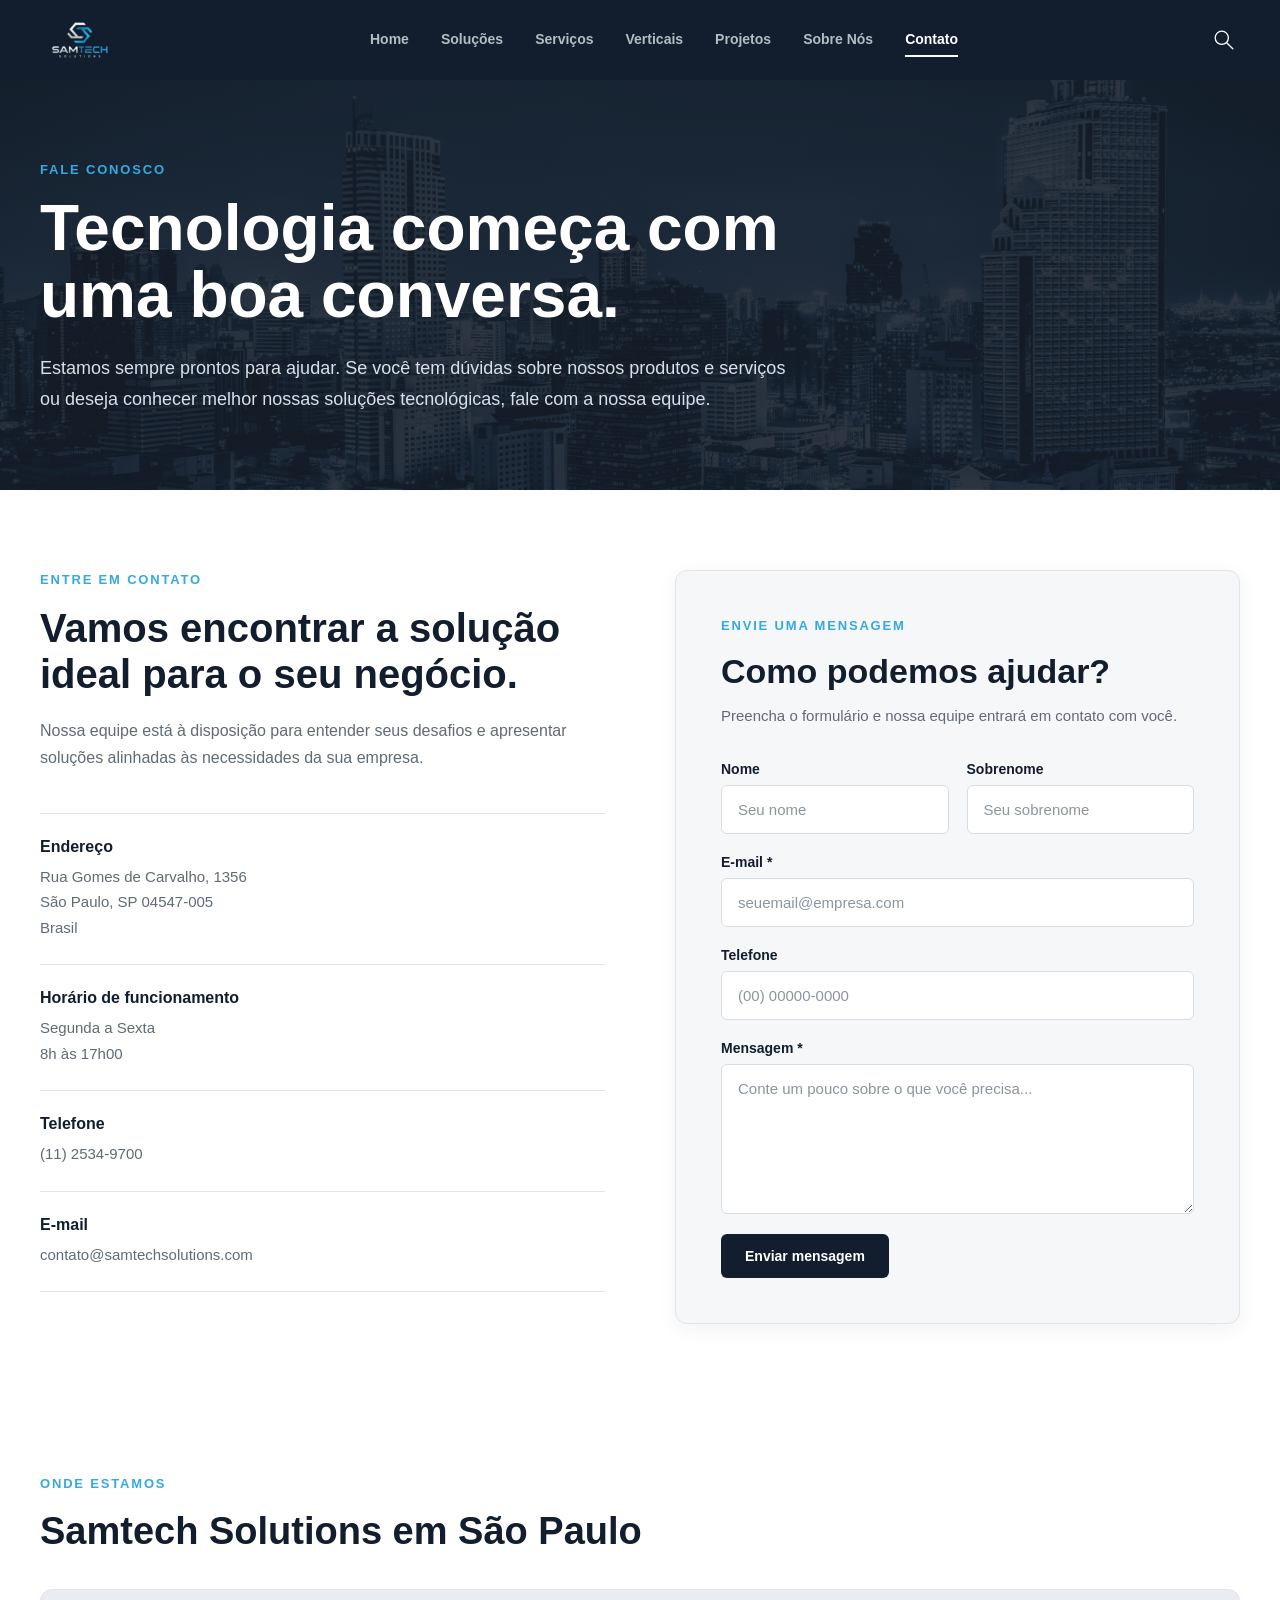
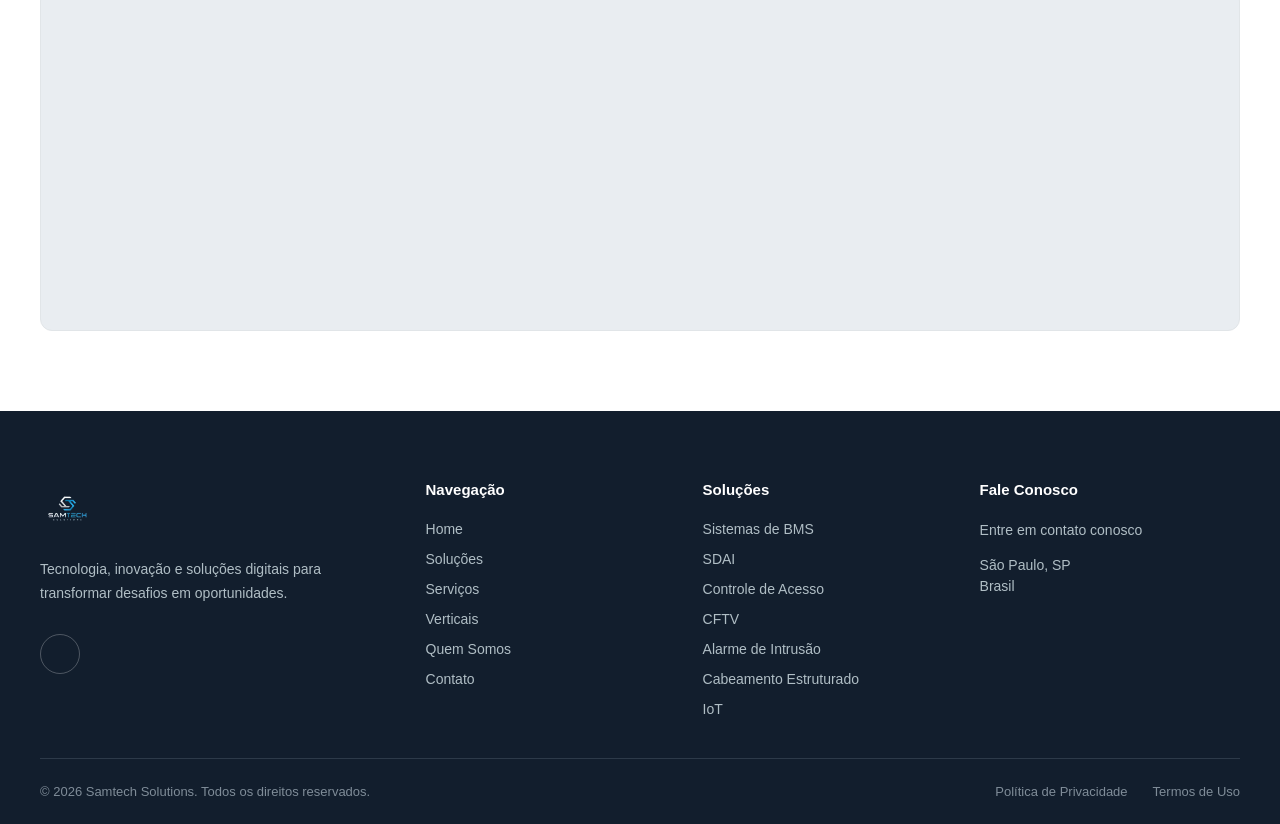
==== commit 2e59b374: "Merge pull request #52 from gabrielvarela707-hub/bielzin Adiciona link para o perfil do LinkedIn em " ====
--- a/paginas/contato.html
+++ b/paginas/contato.html
@@ -399,9 +399,11 @@
 
                 <div class="footer-social">
 
-                    <a href="#" aria-label="LinkedIn" title="LinkedIn">
-                        in
+                    <a href="https://www.linkedin.com/company/samtechsolutionsbr/" target="_blank"
+                        rel="noopener noreferrer" aria-label="LinkedIn da Samtech Solutions" class="linkedin-link">
+                        <i class="bi bi-linkedin"></i>
                     </a>
+
                 </div>
 
             </div>
@@ -453,46 +455,46 @@
                 <ul class="footer-links">
 
                     <li>
-                    <a href="paginas/solucoes.html#card-1">
-                        Sistemas de BMS
-                    </a>
-                </li>
-
-                <li>
-                    <a href="paginas/solucoes.html#card-2">
-                        SDAI
-                    </a>
-                </li>
-
-                <li>
-                    <a href="paginas/solucoes.html#card-3">
-                        Controle de Acesso
-                    </a>
-                </li>
-
-                <li>
-                    <a href="paginas/solucoes.html#card-4">
-                        CFTV
-                    </a>
-                </li>
-
-                <li>
-                    <a href="paginas/solucoes.html#card-5">
-                        Alarme de Intrusão
-                    </a>
-                </li>
-
-                <li>
-                    <a href="paginas/solucoes.html#card-6">
-                        Cabeamento Estruturado
-                    </a>
-                </li>
-
-                <li>
-                    <a href="paginas/solucoes.html#card-7">
-                        IoT
-                    </a>
-                </li>
+                        <a href="paginas/solucoes.html#card-1">
+                            Sistemas de BMS
+                        </a>
+                    </li>
+
+                    <li>
+                        <a href="paginas/solucoes.html#card-2">
+                            SDAI
+                        </a>
+                    </li>
+
+                    <li>
+                        <a href="paginas/solucoes.html#card-3">
+                            Controle de Acesso
+                        </a>
+                    </li>
+
+                    <li>
+                        <a href="paginas/solucoes.html#card-4">
+                            CFTV
+                        </a>
+                    </li>
+
+                    <li>
+                        <a href="paginas/solucoes.html#card-5">
+                            Alarme de Intrusão
+                        </a>
+                    </li>
+
+                    <li>
+                        <a href="paginas/solucoes.html#card-6">
+                            Cabeamento Estruturado
+                        </a>
+                    </li>
+
+                    <li>
+                        <a href="paginas/solucoes.html#card-7">
+                            IoT
+                        </a>
+                    </li>
 
                 </ul>
 
@@ -539,11 +541,11 @@
 
             <div class="footer-legal">
 
-                <a href="#">
+                <a href="politica-privacidade.html">
                     Política de Privacidade
                 </a>
 
-                <a href="#">
+                <a href="termos-uso.html">
                     Termos de Uso
                 </a>
 
--- a/css/footer.css
+++ b/css/footer.css
@@ -142,7 +142,6 @@
     color: #ffffff;
 }
 
-
 /* =========================================================
    REDES SOCIAIS
    ========================================================= */
@@ -150,45 +149,51 @@
 .footer-social {
     display: flex;
     align-items: center;
-
-    gap: 12px;
-
-    margin-top: 24px;
-}
-
-
-.footer-social a {
-    width: 38px;
-    height: 38px;
+    margin-top: 28px;
+}
+
+
+/* =========================================================
+   LINKEDIN
+   ========================================================= */
+
+.linkedin-link {
+    width: 40px;
+    height: 40px;
 
     display: flex;
     align-items: center;
     justify-content: center;
 
-    border: 1px solid #3a4858;
+    color: #ffffff;
+
+    border: 1px solid rgba(255, 255, 255, 0.25);
     border-radius: 50%;
 
-    color: #b0bec5;
-
     text-decoration: none;
 
-    font-size: 14px;
-    font-weight: 600;
-
-    transition:
-        color 0.3s ease,
+    transition: 
         background-color 0.3s ease,
         border-color 0.3s ease,
         transform 0.3s ease;
 }
 
 
-.footer-social a:hover {
-    color: #ffffff;
-
-    background-color: #1e2d40;
-
-    border-color: #ffffff;
+/* Ícone oficial */
+
+.linkedin-link i {
+    font-size: 19px;
+    line-height: 1;
+}
+
+
+/* Hover */
+
+.linkedin-link:hover {
+    background-color: #0077b5;
+    border-color: #0077b5;
+
+    color: #ffffff;
 
     transform: translateY(-2px);
 }
--- a/css/style.css
+++ b/css/style.css
@@ -218,6 +218,16 @@
 
     background-color: #121e2d;
     color: #ffffff;
+
+    background-image:
+        linear-gradient(
+            rgba(18, 30, 45, 0.72),
+            rgba(18, 30, 45, 0.72)
+        ),
+        url("../assets/solucoes/banner-cidade.jpg");
+
+        background-size: cover;
+        background-position: center;
 }
 
 .contact-hero .contact-container {
@@ -1486,117 +1496,62 @@
 }
 
 /* =========================================================
-   SEGMENTOS ATENDIDOS - PÁGINA SERVIÇOS
+   SEGMENTOS ATENDIDOS
 ========================================================= */
 
 .segments {
-  width: 100%;
-  padding: 90px 0 100px;
-  background-color: #ffffff;
+    padding: 95px 6%;
+    background: #ffffff;
 }
 
 .segments-container {
-  width: 100%;
-  max-width: 1400px;
-  margin: 0 auto;
-  padding: 0 40px;
-  box-sizing: border-box;
+    width: 100%;
+    max-width: 1240px;
+    margin: 0 auto;
 }
 
 .segments-title {
-  margin: 0 0 50px;
-  text-align: center;
-  color: #121e2d;
-  font-family: Arial, Helvetica, sans-serif;
-  font-size: 36px;
-  font-weight: 600;
-  line-height: 1.2;
-}
-
-.segments .verticals-grid {
-  width: 100%;
-  display: grid;
-  grid-template-columns: repeat(7, minmax(0, 1fr));
-  gap: 16px;
-  align-items: start;
-}
-
-.segments .vertical-card {
-  display: flex;
-  flex-direction: column;
-  min-width: 0;
-  min-height: 0 !important;
-  height: fit-content !important;
-  align-self: start;
-  overflow: hidden;
-  background-color: #ffffff;
-  border: 1px solid #e3e7eb;
-  border-radius: 3px;
-  text-decoration: none;
-  transition:
-    transform 0.3s ease,
-    box-shadow 0.3s ease,
-    border-color 0.3s ease;
-}
-
-.segments .vertical-card:hover {
-  transform: translateY(-6px);
-  border-color: #cbd3da;
-  box-shadow: 0 12px 30px rgba(18, 30, 45, 0.12);
-}
-
-.segments .vertical-image {
-  position: relative;
-  width: 100%;
-  aspect-ratio: 1 / 1;
-  overflow: hidden;
-  background-color: #e9edf1;
-}
-
-.segments .vertical-image img {
-  width: 100%;
-  height: 100%;
-  display: block;
-  object-fit: cover;
-  transition: transform 0.5s ease;
-}
-
-.segments .vertical-card:hover .vertical-image img {
-  transform: scale(1.06);
-}
-
-.segments .vertical-image::after {
-  content: "";
-  position: absolute;
-  inset: 0;
-  background: linear-gradient(
-    to bottom,
-    rgba(18, 30, 45, 0) 50%,
-    rgba(18, 30, 45, 0.25) 100%
-  );
-  pointer-events: none;
-}
-
-.segments .vertical-content {
-  width: 100%;
-  box-sizing: border-box;
-  min-height: 90px !important;
-  height: auto !important;
-  padding: 14px;
-  display: block;
-  flex: 0 0 auto;
-}
-
-.segments .vertical-content h3 {
-  display: block;
-  width: 100%;
-  margin: 0;
-  color: #121e2d;
-  font-family: Arial, Helvetica, sans-serif;
-  font-size: 14px;
-  font-weight: 600;
-  line-height: 1.35;
-  text-align: left !important;
+    margin: 0 0 55px;
+    text-align: center;
+    color: #102033;
+    font-size: clamp(30px, 4vw, 44px);
+    line-height: 1.15;
+}
+
+.segments-grid {
+    display: grid;
+    grid-template-columns: repeat(7, 1fr);
+    align-items: stretch;
+}
+
+.segment-card {
+    min-width: 0;
+    padding: 10px 14px;
+    text-align: center;
+    display: flex;
+    flex-direction: column;
+    align-items: center;
+    justify-content: flex-start;
+}
+
+.segment-card:not(:last-child) {
+    border-right: 1px solid #e5e9ed;
+}
+
+.segment-card img {
+    width: 72px;
+    height: 72px;
+    object-fit: contain;
+    display: block;
+    margin-bottom: 20px;
+}
+
+.segment-card h3 {
+    margin: 0;
+    color: #102033;
+    font-size: 14px;
+    line-height: 1.4;
+    font-weight: 600;
 }
 
 /* =========================================================
@@ -1729,8 +1684,8 @@
     align-items: center;
 
     background-image:
-        url("../assets/home/verticais-home.jpg");
-
+        url("../assets/solucoes/banner-cidade.jpg");
+    
     background-size: cover;
     background-position: center;
 
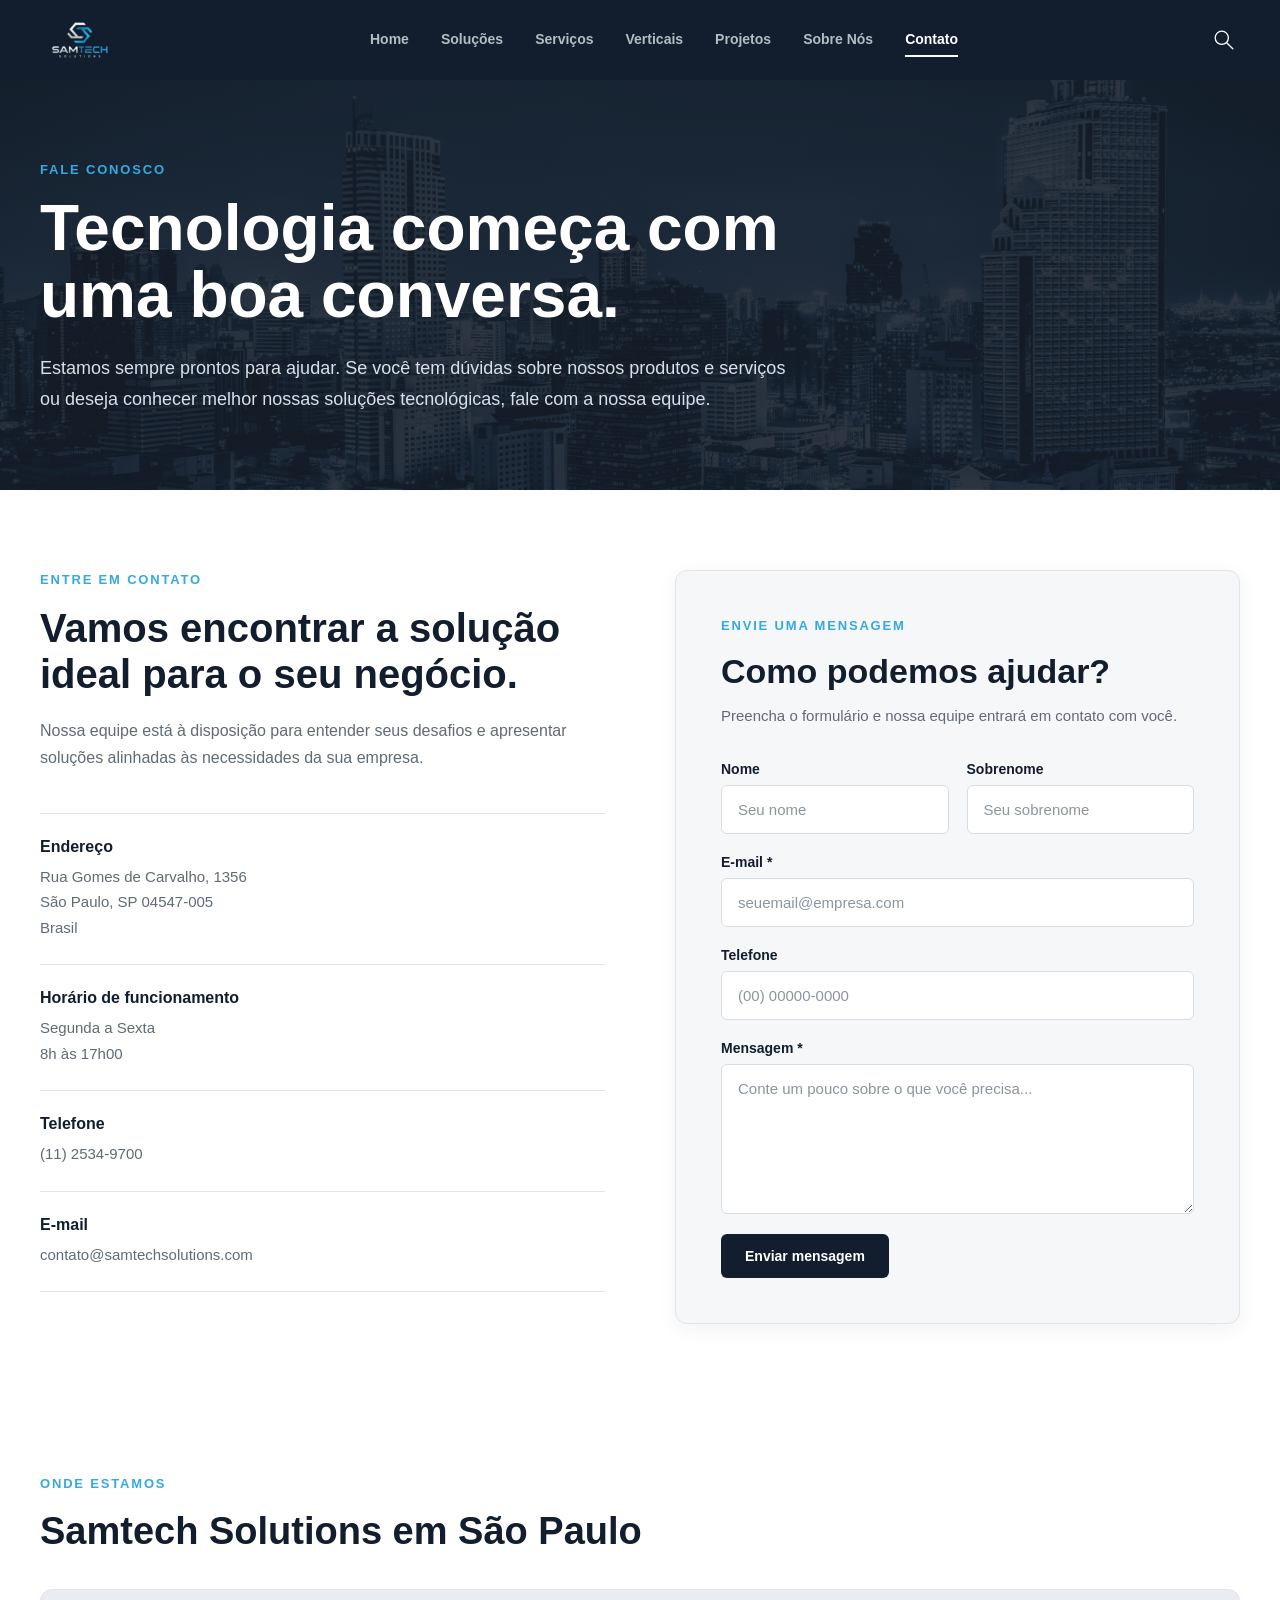
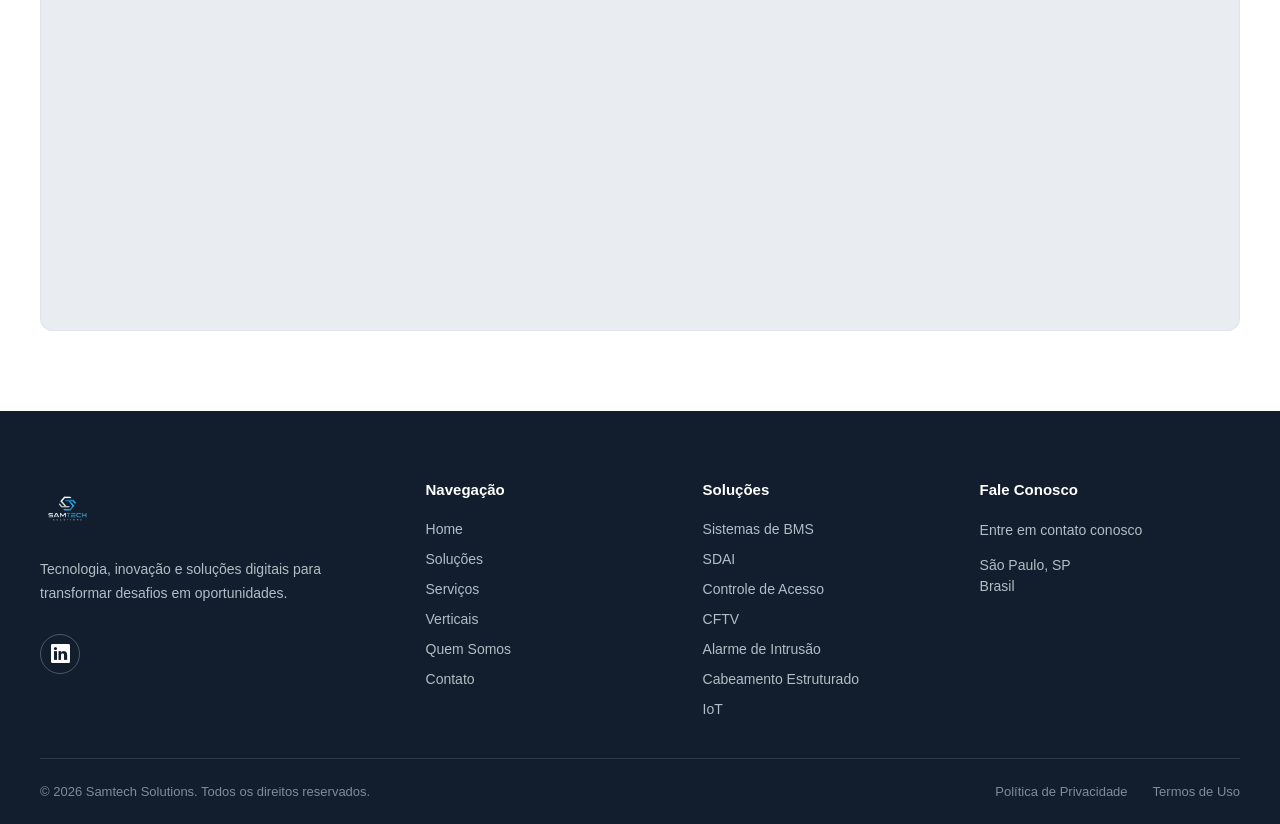
==== commit 764bd18a: "Merge pull request #53 from gabrielvarela707-hub/bielzin Adiciona link para a biblioteca Bootstrap I" ====
--- a/paginas/contato.html
+++ b/paginas/contato.html
@@ -10,6 +10,7 @@
     <link rel="stylesheet" href="../css/footer.css">
     <link rel="stylesheet" href="../css/style.css">
     <link rel="stylesheet" href="../css/resposive.css">
+    <link rel="stylesheet" href="https://cdn.jsdelivr.net/npm/bootstrap-icons@1.11.3/font/bootstrap-icons.min.css">
 
     <title>Fale Conosco | Samtech Solutions</title>
 </head>
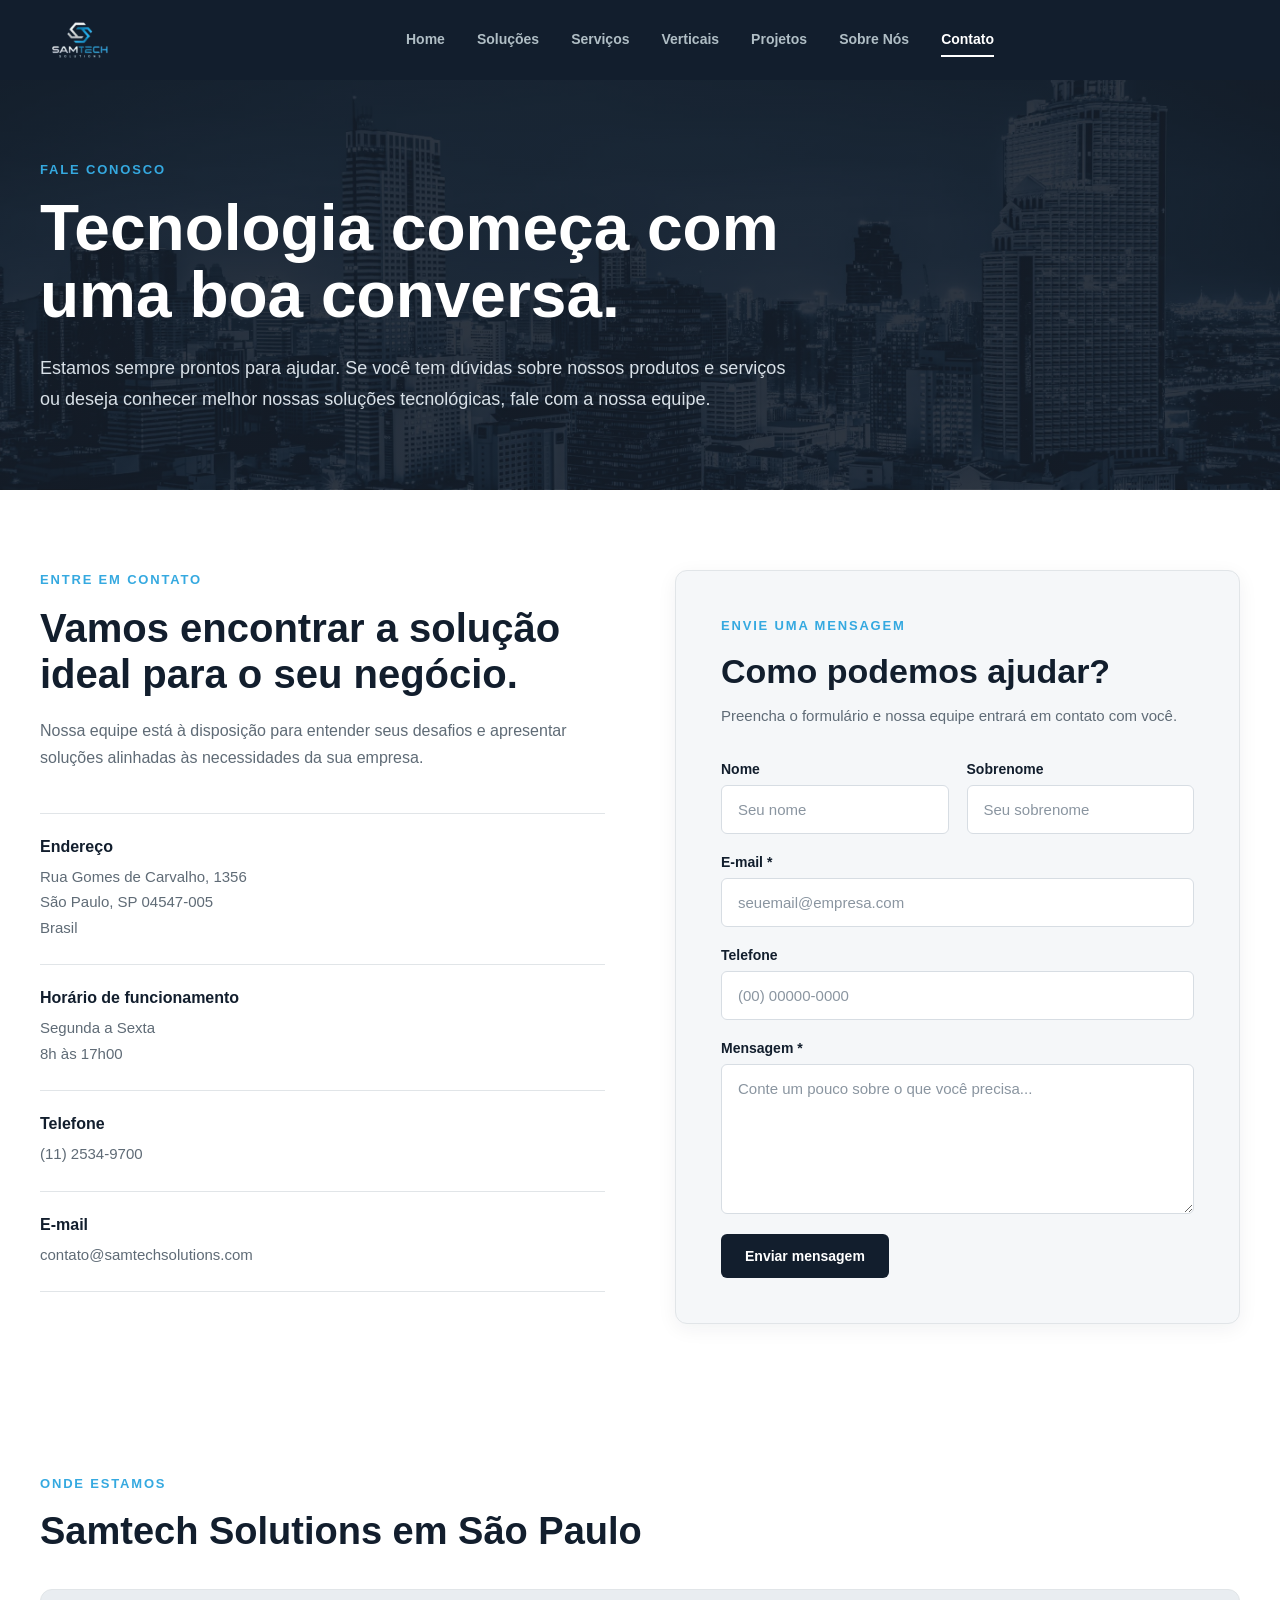
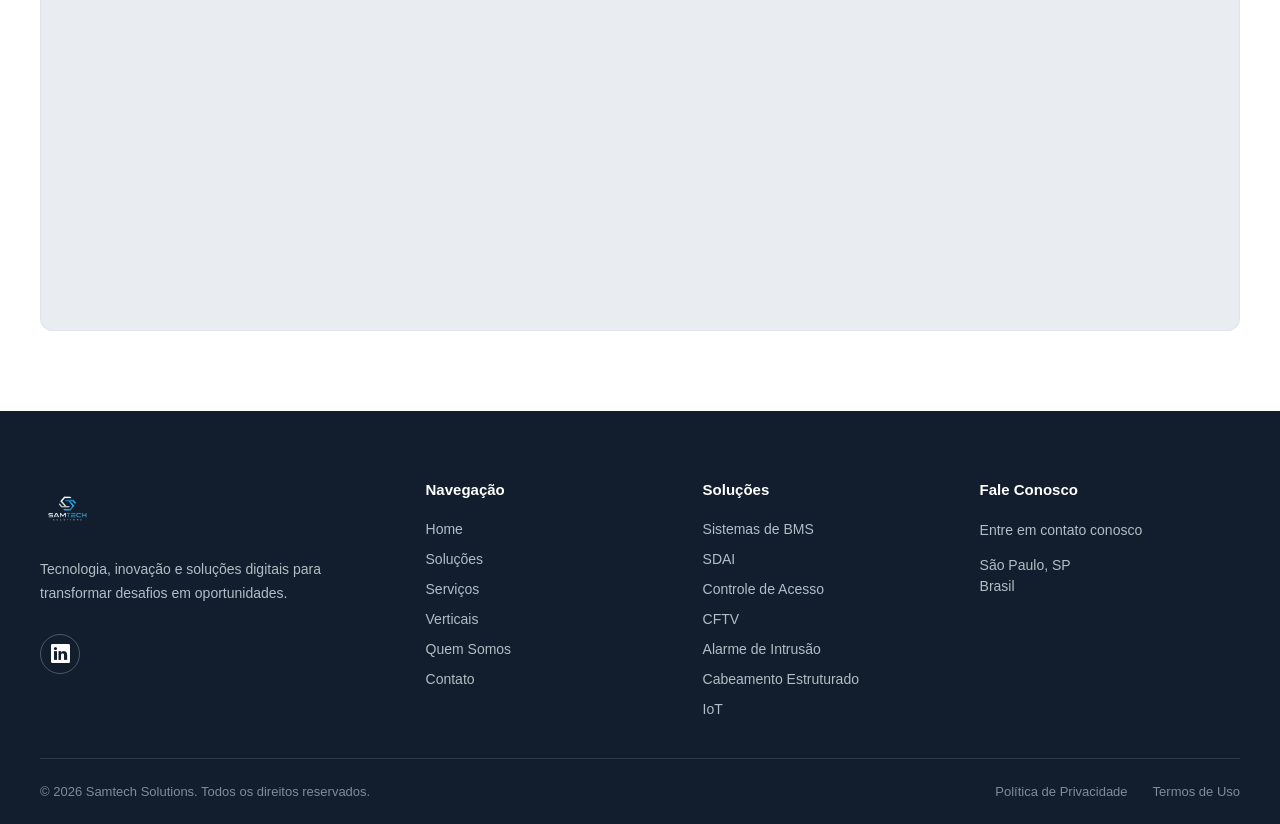
==== commit 5272822f: "Merge pull request #54 from gabrielvarela707-hub/bielzin - Atualiza links de navegação no rodapé das" ====
--- a/paginas/contato.html
+++ b/paginas/contato.html
@@ -82,23 +82,6 @@
 
             </nav>
 
-
-            <!-- BUSCA -->
-            <div class="nav-right-side">
-
-                <a class="nav-search" href="buscar.html" aria-label="Pesquisar">
-
-                    <svg viewBox="0 0 30 30" xmlns="http://www.w3.org/2000/svg" aria-hidden="true">
-                        <circle cx="12" cy="12" r="9"></circle>
-
-                        <line x1="19" y1="19" x2="27" y2="27"></line>
-
-                    </svg>
-
-                </a>
-
-            </div>
-
         </div>
 
     </header>
